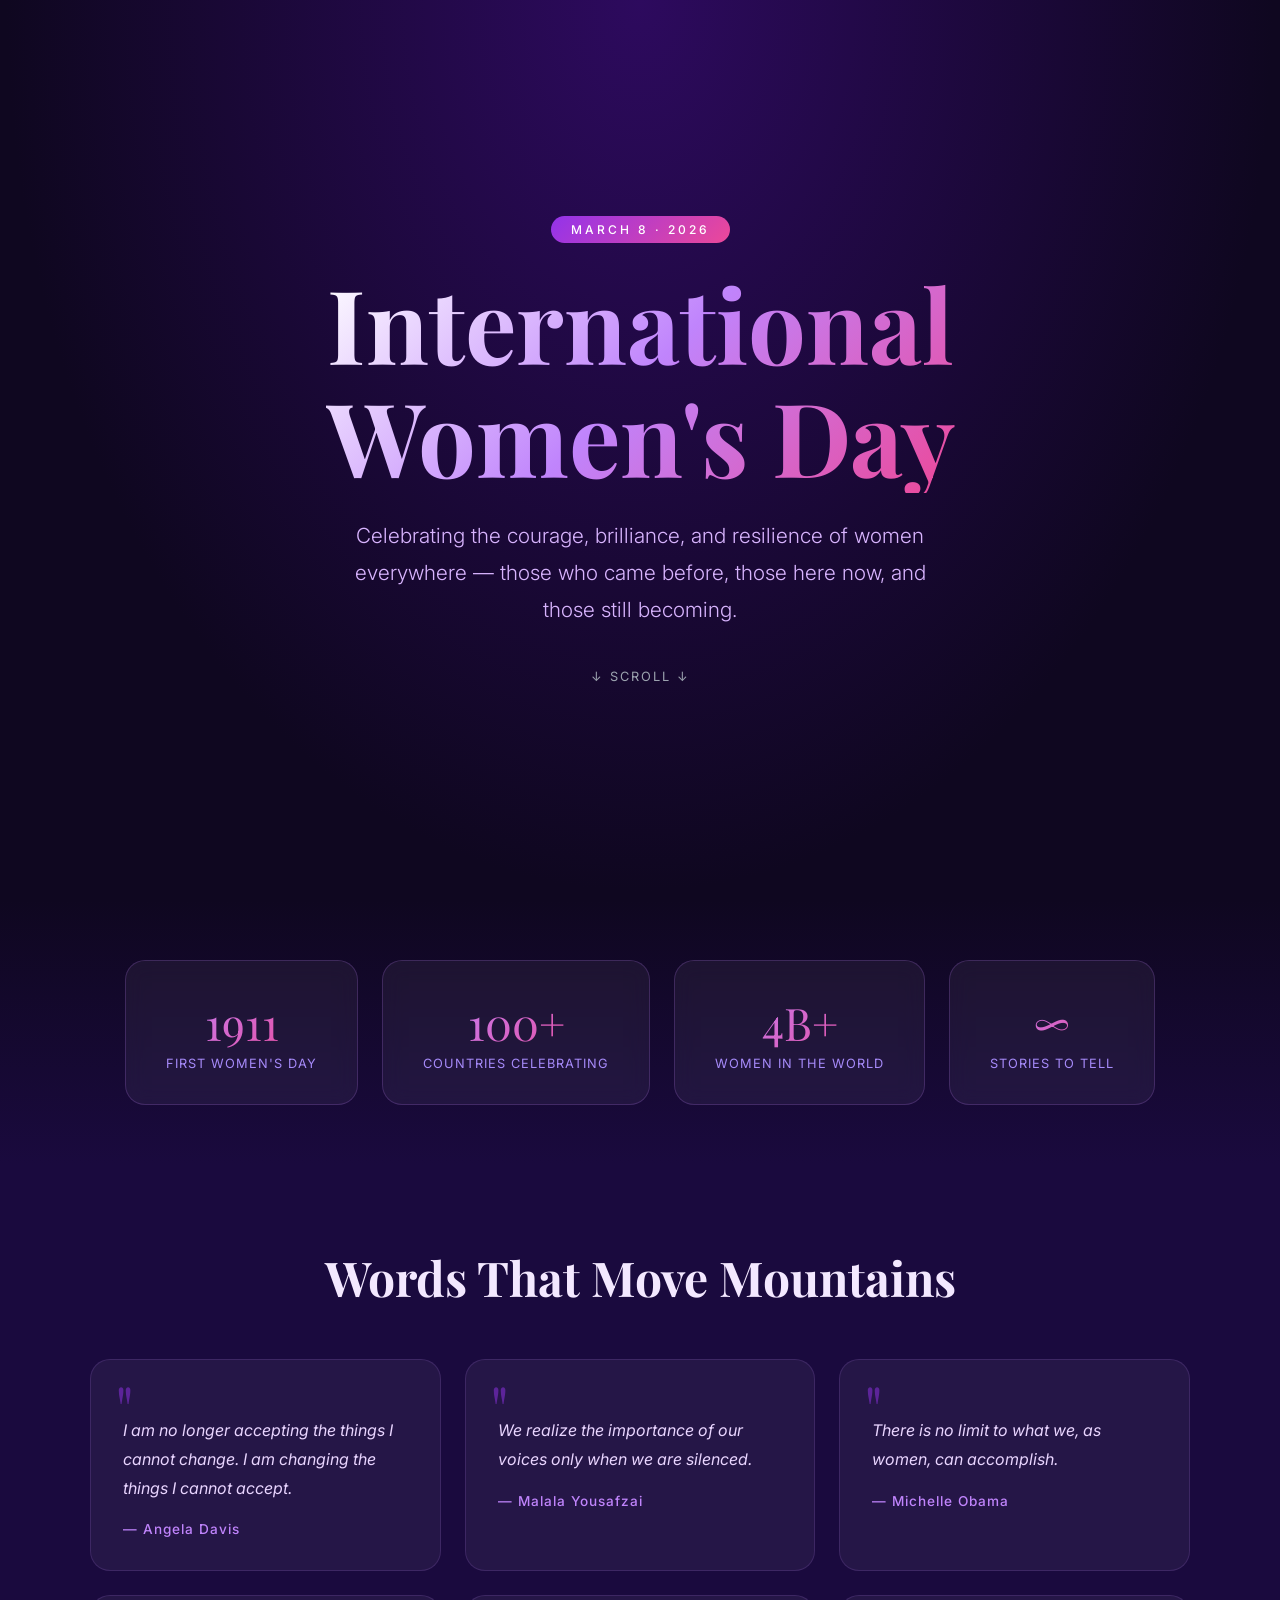
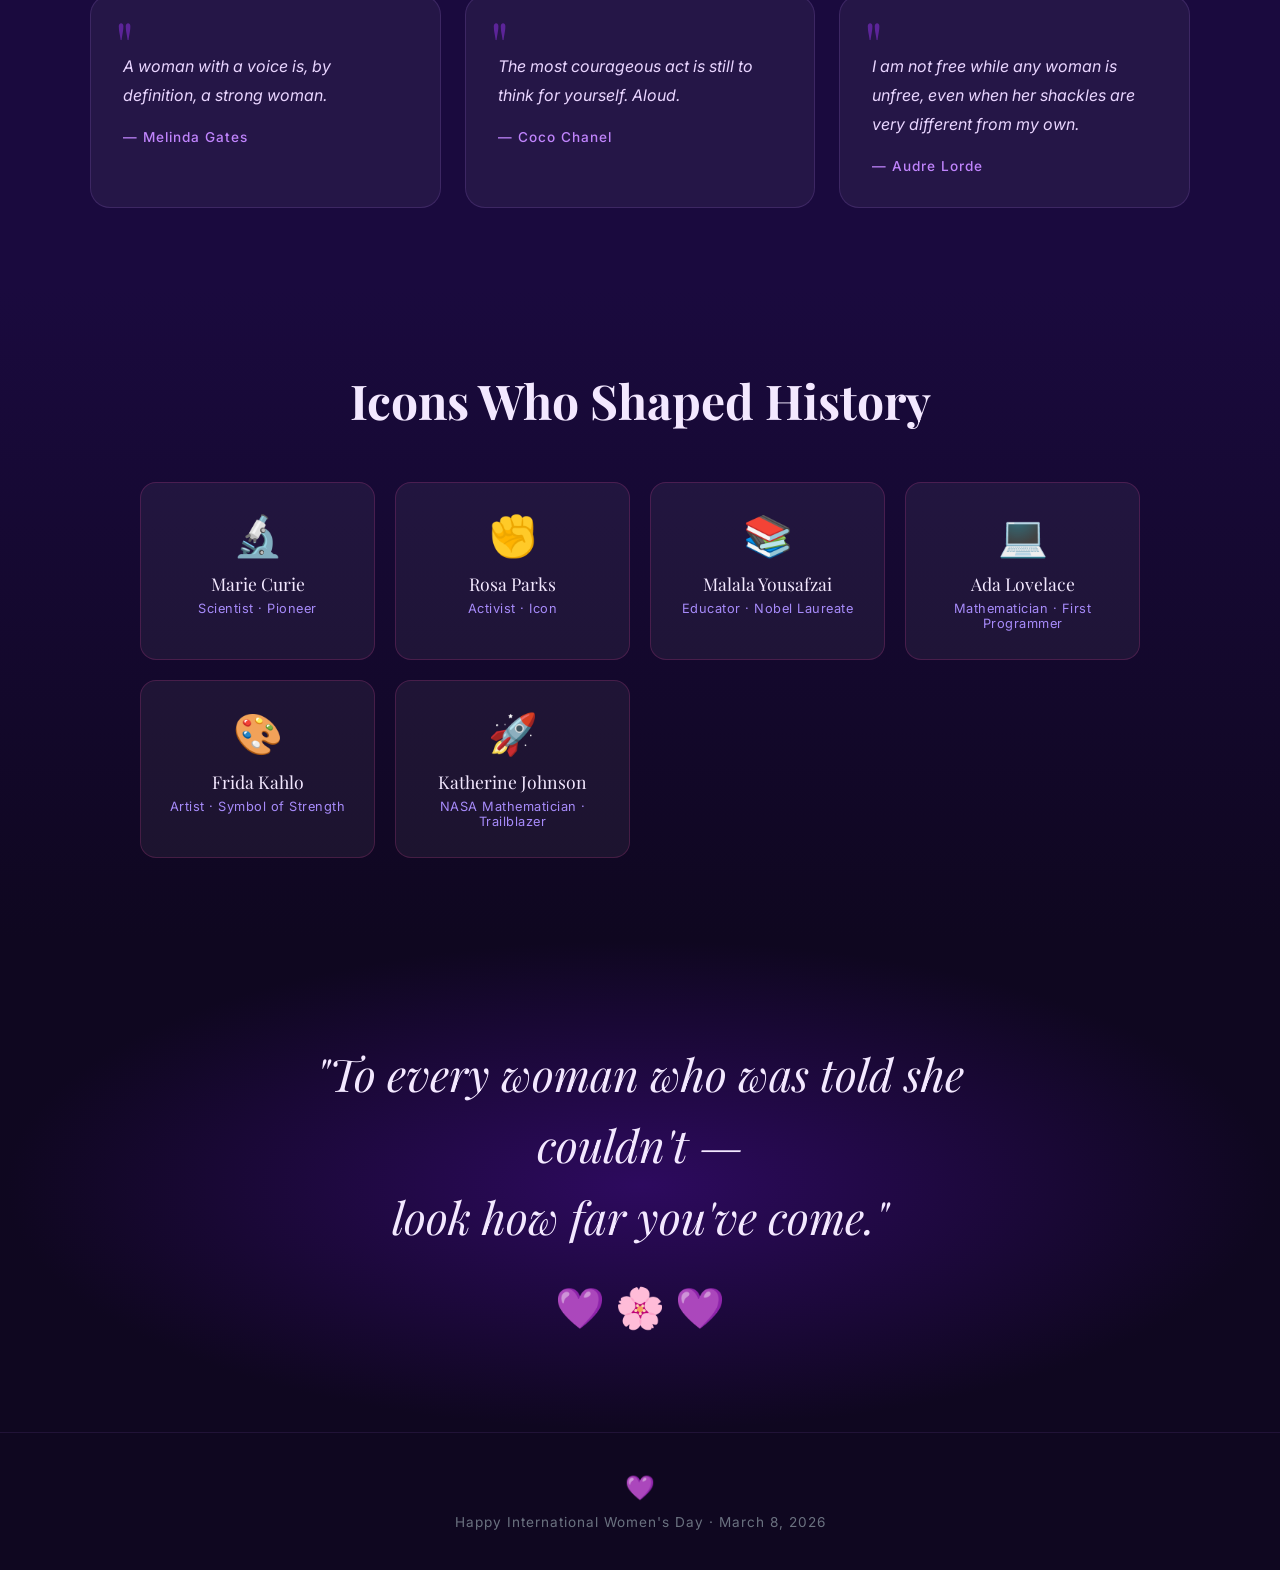
==== index.html @ f527e07f "Women's Day website - clean start" ====
<!DOCTYPE html>
<html lang="en">
<head>
  <meta charset="UTF-8" />
  <meta name="viewport" content="width=device-width, initial-scale=1.0"/>
  <title>International Women's Day 2026 💜</title>
  <style>
    @import url('https://fonts.googleapis.com/css2?family=Playfair+Display:ital,wght@0,400;0,700;1,400&family=Inter:wght@300;400;500&display=swap');

    * { margin: 0; padding: 0; box-sizing: border-box; }

    :root {
      --purple: #9333ea;
      --pink: #ec4899;
      --lavender: #c084fc;
      --dark: #0f0720;
      --card: rgba(255,255,255,0.05);
    }

    body {
      font-family: 'Inter', sans-serif;
      background: var(--dark);
      color: #fff;
      overflow-x: hidden;
    }

    /* ── Particles ── */
    #particles {
      position: fixed;
      top: 0; left: 0;
      width: 100%; height: 100%;
      pointer-events: none;
      z-index: 0;
    }

    .particle {
      position: absolute;
      border-radius: 50%;
      animation: drift linear infinite;
      opacity: 0.4;
    }

    @keyframes drift {
      0%   { transform: translateY(100vh) scale(0); opacity: 0; }
      10%  { opacity: 0.4; }
      90%  { opacity: 0.4; }
      100% { transform: translateY(-10vh) scale(1); opacity: 0; }
    }

    /* ── Hero ── */
    .hero {
      position: relative;
      z-index: 1;
      min-height: 100vh;
      display: flex;
      flex-direction: column;
      align-items: center;
      justify-content: center;
      text-align: center;
      padding: 40px 20px;
      background: radial-gradient(ellipse at top, #2d0a5e 0%, var(--dark) 70%);
    }

    .badge {
      display: inline-block;
      background: linear-gradient(135deg, var(--purple), var(--pink));
      padding: 6px 20px;
      border-radius: 100px;
      font-size: 0.75rem;
      letter-spacing: 3px;
      text-transform: uppercase;
      margin-bottom: 24px;
      font-weight: 500;
    }

    h1 {
      font-family: 'Playfair Display', serif;
      font-size: clamp(3rem, 8vw, 7rem);
      line-height: 1.1;
      margin-bottom: 24px;
      background: linear-gradient(135deg, #fff 0%, var(--lavender) 50%, var(--pink) 100%);
      -webkit-background-clip: text;
      -webkit-text-fill-color: transparent;
      background-clip: text;
    }

    .hero-sub {
      font-size: clamp(1rem, 2.5vw, 1.3rem);
      color: #d8b4fe;
      max-width: 600px;
      line-height: 1.8;
      font-weight: 300;
      margin-bottom: 40px;
    }

    .scroll-hint {
      font-size: 0.8rem;
      color: #9ca3af;
      letter-spacing: 2px;
      text-transform: uppercase;
      animation: bounce 2s ease-in-out infinite;
    }

    @keyframes bounce {
      0%, 100% { transform: translateY(0); }
      50% { transform: translateY(8px); }
    }

    /* ── Stats ── */
    .stats {
      position: relative;
      z-index: 1;
      display: flex;
      justify-content: center;
      flex-wrap: wrap;
      gap: 24px;
      padding: 60px 20px;
      background: linear-gradient(180deg, var(--dark), #1a0a3e);
    }

    .stat-card {
      background: var(--card);
      border: 1px solid rgba(192,132,252,0.2);
      border-radius: 20px;
      padding: 32px 40px;
      text-align: center;
      backdrop-filter: blur(10px);
      transition: transform 0.3s, border-color 0.3s;
      min-width: 160px;
    }

    .stat-card:hover {
      transform: translateY(-6px);
      border-color: var(--lavender);
    }

    .stat-number {
      font-family: 'Playfair Display', serif;
      font-size: 2.8rem;
      background: linear-gradient(135deg, var(--lavender), var(--pink));
      -webkit-background-clip: text;
      -webkit-text-fill-color: transparent;
      background-clip: text;
      display: block;
    }

    .stat-label {
      font-size: 0.8rem;
      color: #a78bfa;
      letter-spacing: 1px;
      text-transform: uppercase;
      margin-top: 6px;
    }

    /* ── Quotes ── */
    .quotes-section {
      position: relative;
      z-index: 1;
      padding: 80px 20px;
      background: #1a0a3e;
    }

    .section-title {
      font-family: 'Playfair Display', serif;
      font-size: clamp(1.8rem, 4vw, 3rem);
      text-align: center;
      margin-bottom: 50px;
      color: #f3e8ff;
    }

    .quotes-grid {
      display: grid;
      grid-template-columns: repeat(auto-fit, minmax(280px, 1fr));
      gap: 24px;
      max-width: 1100px;
      margin: 0 auto;
    }

    .quote-card {
      background: var(--card);
      border: 1px solid rgba(192,132,252,0.15);
      border-radius: 20px;
      padding: 32px;
      position: relative;
      transition: transform 0.3s, box-shadow 0.3s;
    }

    .quote-card:hover {
      transform: translateY(-6px);
      box-shadow: 0 20px 60px rgba(147,51,234,0.2);
    }

    .quote-mark {
      font-size: 4rem;
      line-height: 1;
      color: var(--purple);
      font-family: 'Playfair Display', serif;
      opacity: 0.5;
      position: absolute;
      top: 16px;
      left: 24px;
    }

    .quote-text {
      font-style: italic;
      color: #e9d5ff;
      font-size: 1rem;
      line-height: 1.8;
      margin-top: 24px;
      margin-bottom: 16px;
    }

    .quote-author {
      font-size: 0.85rem;
      color: var(--lavender);
      font-weight: 500;
      letter-spacing: 1px;
    }

    /* ── Women to Celebrate ── */
    .women-section {
      position: relative;
      z-index: 1;
      padding: 80px 20px;
      background: linear-gradient(180deg, #1a0a3e, var(--dark));
    }

    .women-grid {
      display: grid;
      grid-template-columns: repeat(auto-fit, minmax(200px, 1fr));
      gap: 20px;
      max-width: 1000px;
      margin: 0 auto;
    }

    .woman-card {
      background: var(--card);
      border: 1px solid rgba(236,72,153,0.2);
      border-radius: 16px;
      padding: 28px 20px;
      text-align: center;
      transition: transform 0.3s, border-color 0.3s;
    }

    .woman-card:hover {
      transform: translateY(-5px);
      border-color: var(--pink);
    }

    .woman-emoji {
      font-size: 2.5rem;
      display: block;
      margin-bottom: 12px;
    }

    .woman-name {
      font-family: 'Playfair Display', serif;
      font-size: 1.1rem;
      color: #f3e8ff;
      margin-bottom: 6px;
    }

    .woman-role {
      font-size: 0.8rem;
      color: #a78bfa;
      letter-spacing: 0.5px;
    }

    /* ── Message ── */
    .message-section {
      position: relative;
      z-index: 1;
      padding: 100px 20px;
      background: radial-gradient(ellipse at center, #2d0a5e 0%, var(--dark) 70%);
      text-align: center;
    }

    .big-message {
      font-family: 'Playfair Display', serif;
      font-size: clamp(1.5rem, 4vw, 2.8rem);
      color: #f3e8ff;
      max-width: 800px;
      margin: 0 auto 30px;
      line-height: 1.6;
      font-style: italic;
    }

    /* ── Footer ── */
    footer {
      position: relative;
      z-index: 1;
      text-align: center;
      padding: 40px 20px;
      background: var(--dark);
      border-top: 1px solid rgba(192,132,252,0.1);
    }

    footer p {
      color: #6b7280;
      font-size: 0.85rem;
      letter-spacing: 1px;
    }

    footer .hearts {
      font-size: 1.5rem;
      margin-bottom: 12px;
      display: block;
    }
  </style>
</head>
<body>

  <!-- Floating particles -->
  <div id="particles"></div>

  <!-- Hero -->
  <section class="hero">
    <div class="badge">March 8 · 2026</div>
    <h1>International<br/>Women's Day</h1>
    <p class="hero-sub">
      Celebrating the courage, brilliance, and resilience of women everywhere — 
      those who came before, those here now, and those still becoming.
    </p>
    <span class="scroll-hint">↓ scroll ↓</span>
  </section>

  <!-- Stats -->
  <section class="stats">
    <div class="stat-card">
      <span class="stat-number">1911</span>
      <span class="stat-label">First Women's Day</span>
    </div>
    <div class="stat-card">
      <span class="stat-number">100+</span>
      <span class="stat-label">Countries Celebrating</span>
    </div>
    <div class="stat-card">
      <span class="stat-number">4B+</span>
      <span class="stat-label">Women in the World</span>
    </div>
    <div class="stat-card">
      <span class="stat-number">∞</span>
      <span class="stat-label">Stories to Tell</span>
    </div>
  </section>

  <!-- Quotes -->
  <section class="quotes-section">
    <h2 class="section-title">Words That Move Mountains</h2>
    <div class="quotes-grid">
      <div class="quote-card">
        <div class="quote-mark">"</div>
        <p class="quote-text">I am no longer accepting the things I cannot change. I am changing the things I cannot accept.</p>
        <span class="quote-author">— Angela Davis</span>
      </div>
      <div class="quote-card">
        <div class="quote-mark">"</div>
        <p class="quote-text">We realize the importance of our voices only when we are silenced.</p>
        <span class="quote-author">— Malala Yousafzai</span>
      </div>
      <div class="quote-card">
        <div class="quote-mark">"</div>
        <p class="quote-text">There is no limit to what we, as women, can accomplish.</p>
        <span class="quote-author">— Michelle Obama</span>
      </div>
      <div class="quote-card">
        <div class="quote-mark">"</div>
        <p class="quote-text">A woman with a voice is, by definition, a strong woman.</p>
        <span class="quote-author">— Melinda Gates</span>
      </div>
      <div class="quote-card">
        <div class="quote-mark">"</div>
        <p class="quote-text">The most courageous act is still to think for yourself. Aloud.</p>
        <span class="quote-author">— Coco Chanel</span>
      </div>
      <div class="quote-card">
        <div class="quote-mark">"</div>
        <p class="quote-text">I am not free while any woman is unfree, even when her shackles are very different from my own.</p>
        <span class="quote-author">— Audre Lorde</span>
      </div>
    </div>
  </section>

  <!-- Women to Celebrate -->
  <section class="women-section">
    <h2 class="section-title">Icons Who Shaped History</h2>
    <div class="women-grid">
      <div class="woman-card">
        <span class="woman-emoji">🔬</span>
        <div class="woman-name">Marie Curie</div>
        <div class="woman-role">Scientist · Pioneer</div>
      </div>
      <div class="woman-card">
        <span class="woman-emoji">✊</span>
        <div class="woman-name">Rosa Parks</div>
        <div class="woman-role">Activist · Icon</div>
      </div>
      <div class="woman-card">
        <span class="woman-emoji">📚</span>
        <div class="woman-name">Malala Yousafzai</div>
        <div class="woman-role">Educator · Nobel Laureate</div>
      </div>
      <div class="woman-card">
        <span class="woman-emoji">💻</span>
        <div class="woman-name">Ada Lovelace</div>
        <div class="woman-role">Mathematician · First Programmer</div>
      </div>
      <div class="woman-card">
        <span class="woman-emoji">🎨</span>
        <div class="woman-name">Frida Kahlo</div>
        <div class="woman-role">Artist · Symbol of Strength</div>
      </div>
      <div class="woman-card">
        <span class="woman-emoji">🚀</span>
        <div class="woman-name">Katherine Johnson</div>
        <div class="woman-role">NASA Mathematician · Trailblazer</div>
      </div>
    </div>
  </section>

  <!-- Closing Message -->
  <section class="message-section">
    <p class="big-message">
      "To every woman who was told she couldn't —<br/>
      look how far you've come."
    </p>
    <div style="font-size:2.5rem">💜 🌸 💜</div>
  </section>

  <!-- Footer -->
  <footer>
    <span class="hearts">💜</span>
    <p>Happy International Women's Day · March 8, 2026</p>
  </footer>

  <script>
    // Generate floating particles
    const container = document.getElementById('particles');
    const colors = ['#9333ea', '#ec4899', '#c084fc', '#f9a8d4', '#818cf8'];
    for (let i = 0; i < 40; i++) {
      const p = document.createElement('div');
      p.className = 'particle';
      const size = Math.random() * 8 + 3;
      p.style.cssText = `
        width: ${size}px;
        height: ${size}px;
        left: ${Math.random() * 100}%;
        background: ${colors[Math.floor(Math.random() * colors.length)]};
        animation-duration: ${Math.random() * 15 + 10}s;
        animation-delay: ${Math.random() * 10}s;
      `;
      container.appendChild(p);
    }
  </script>

</body>
</html>
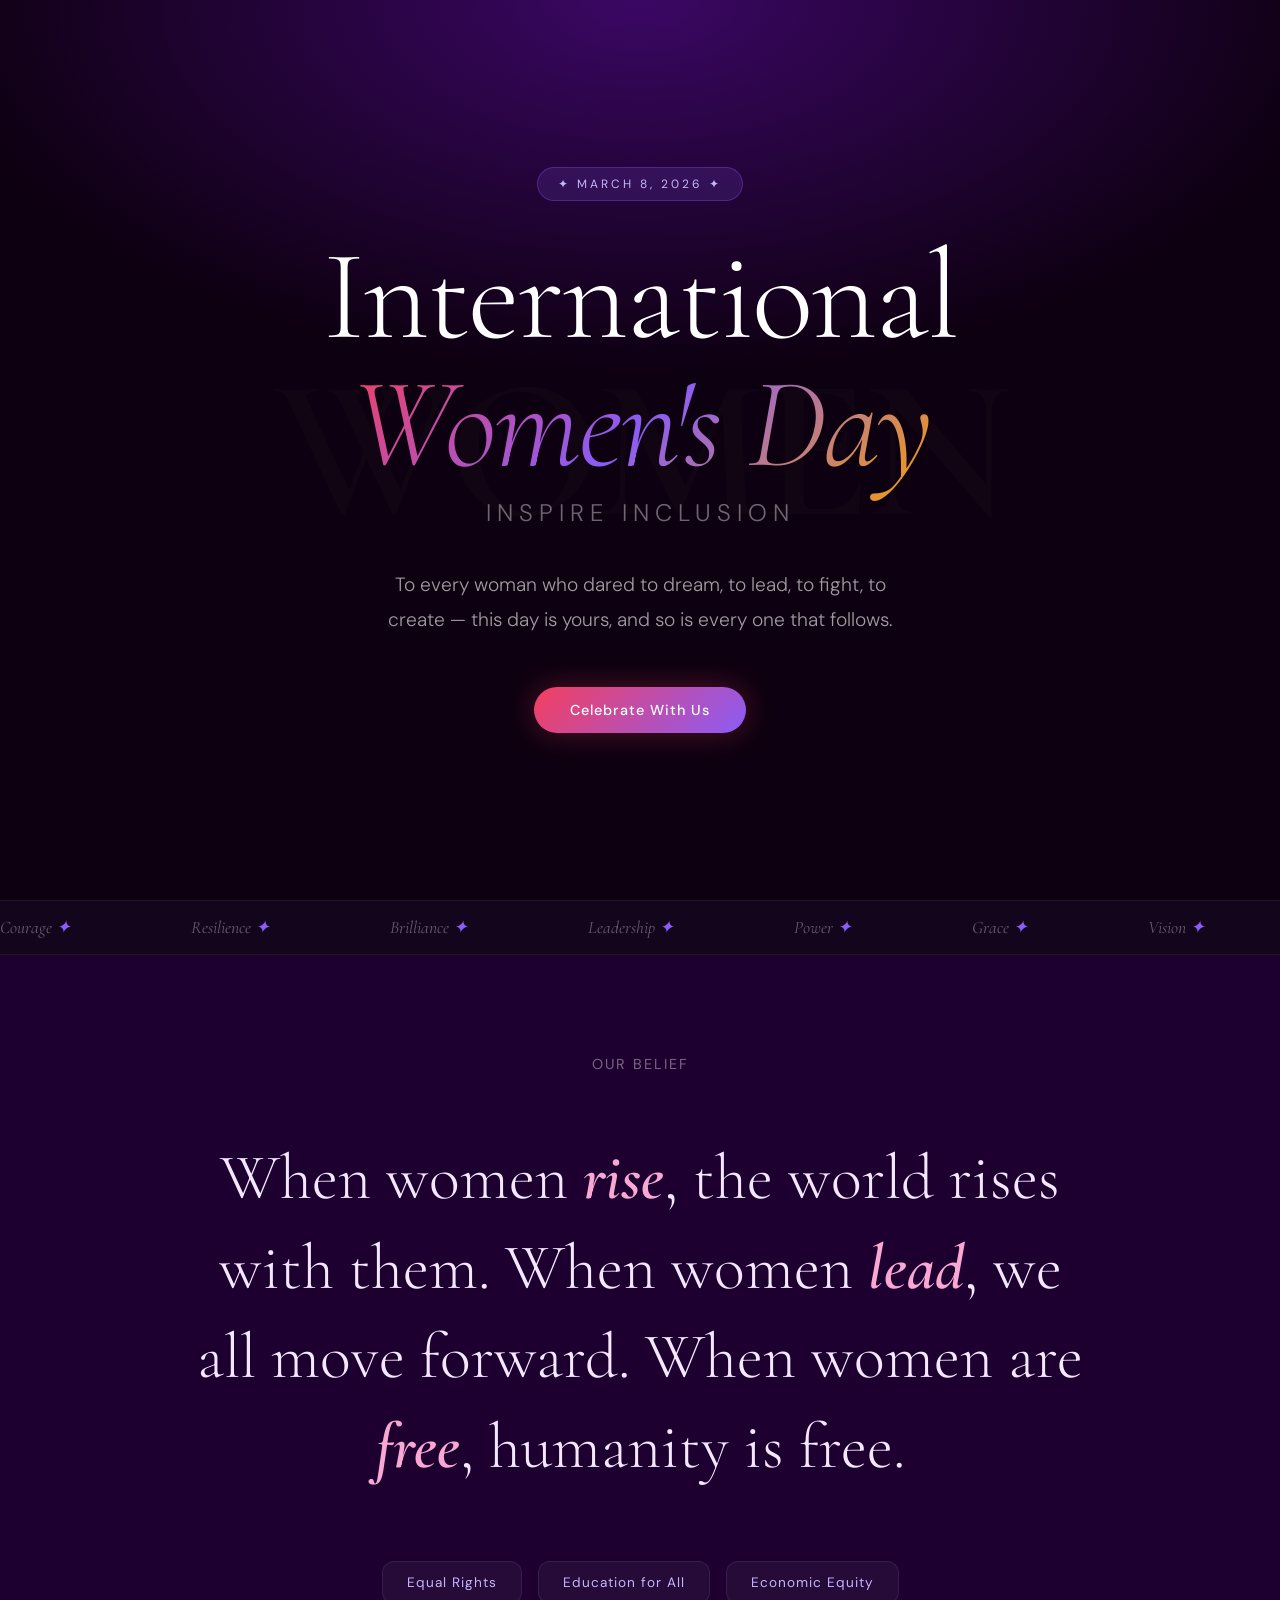
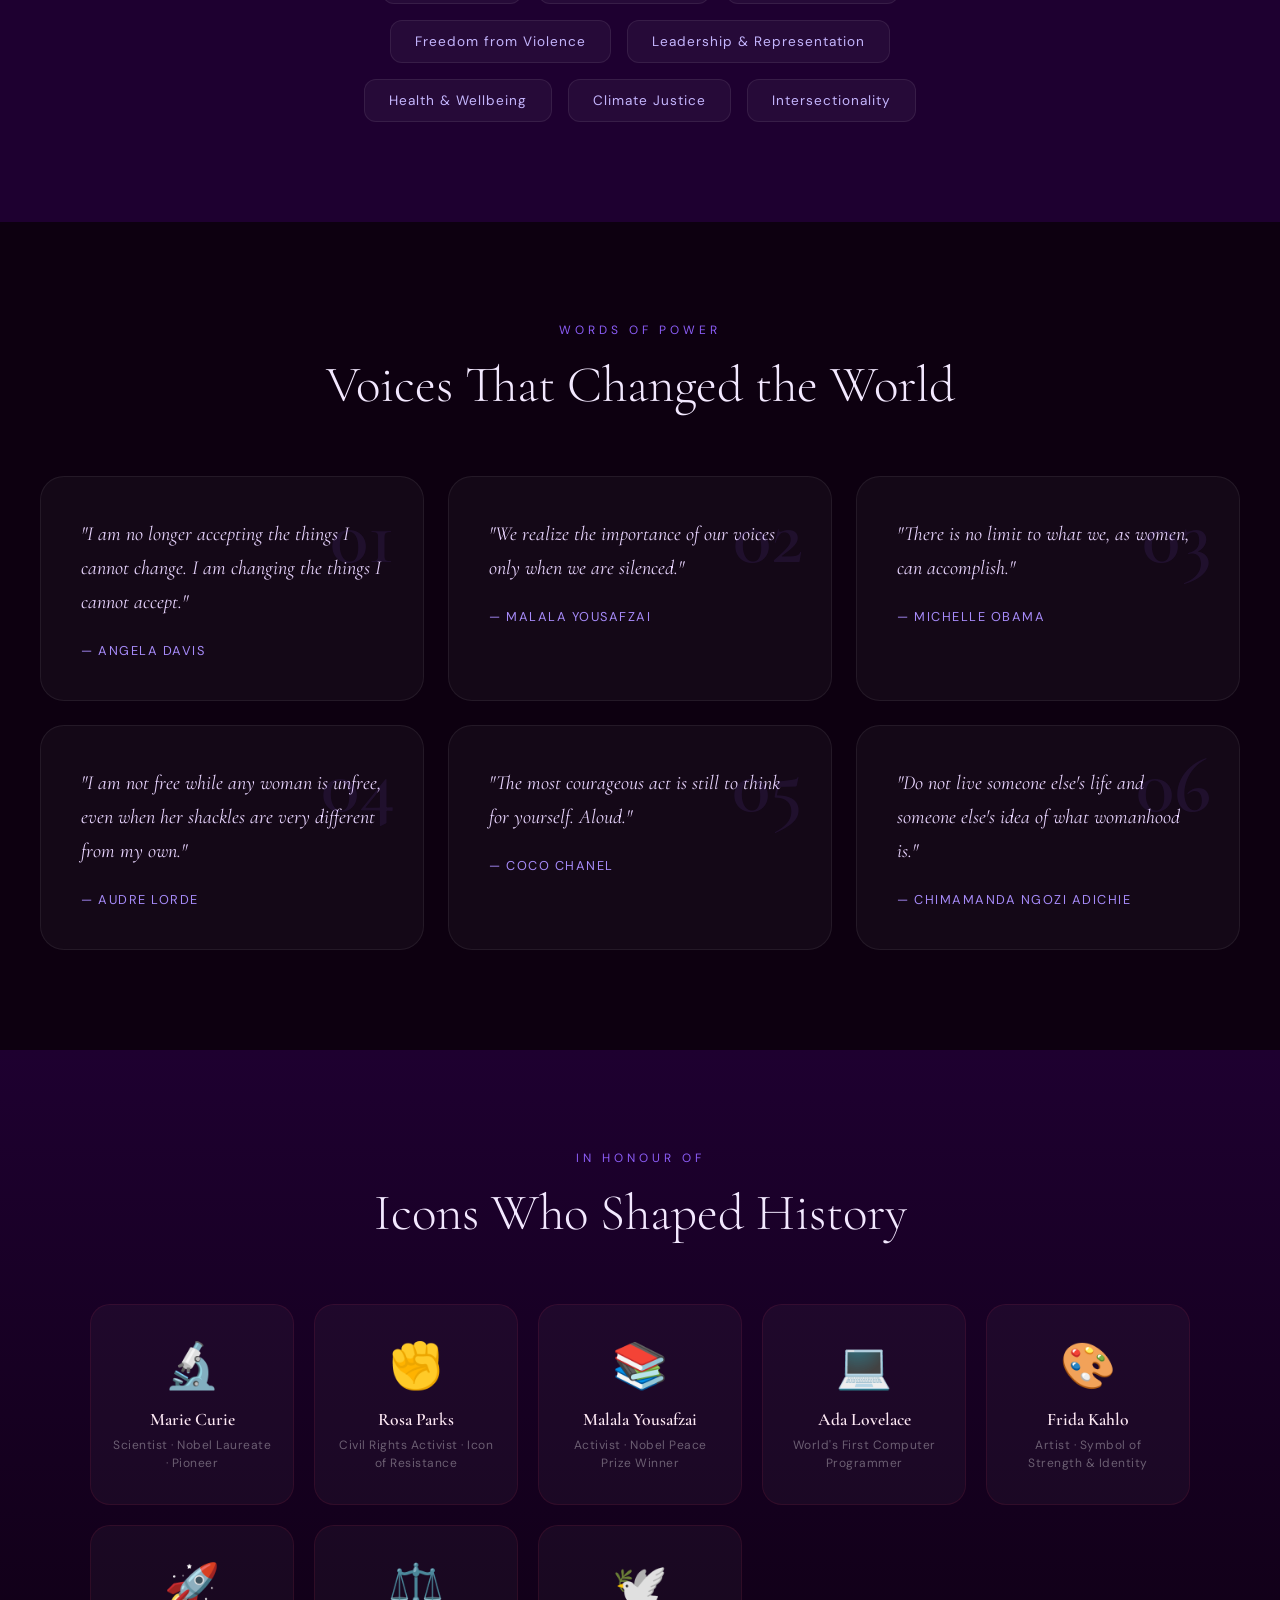
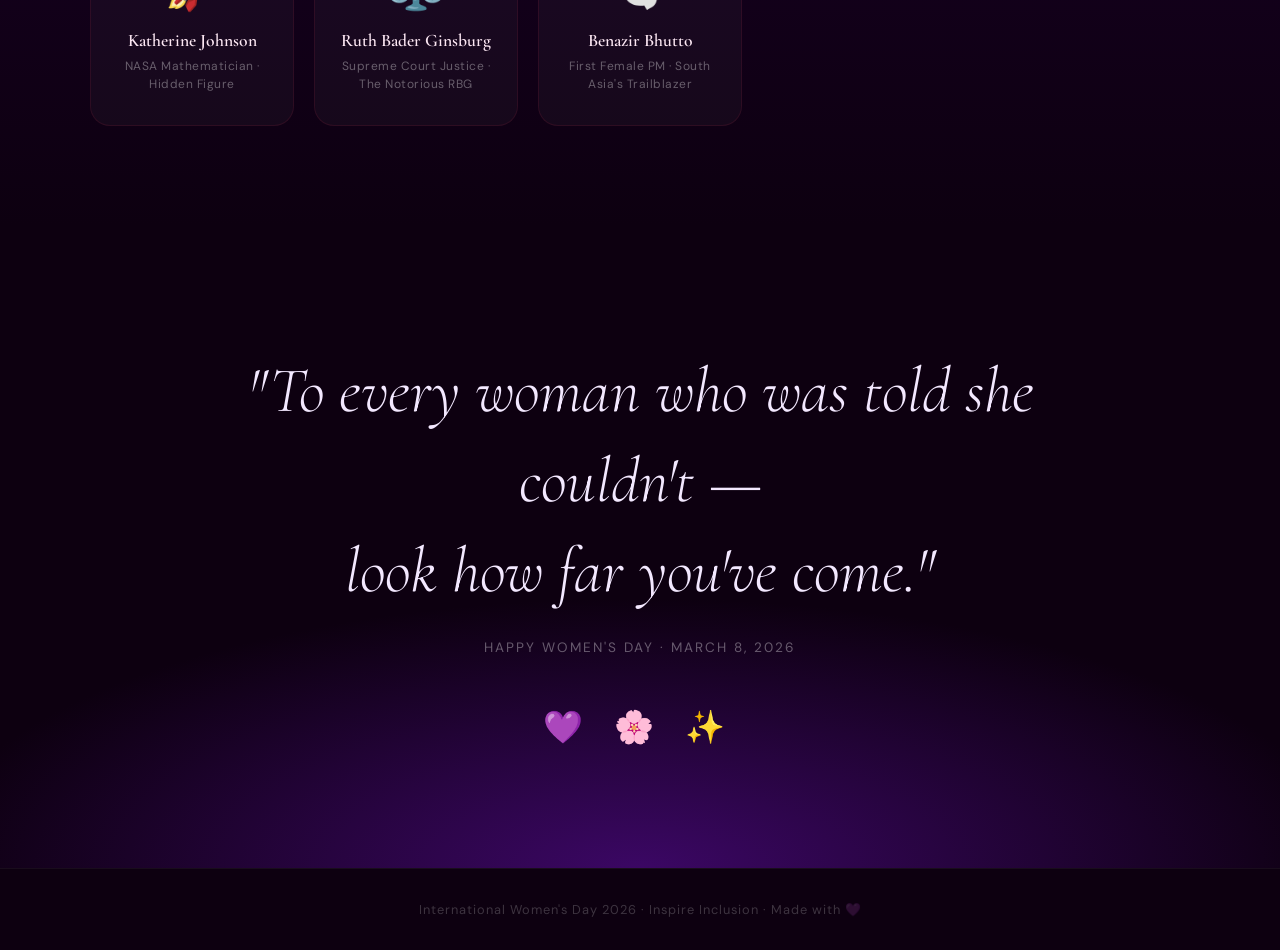
==== commit 5f477c74: "feat: upgraded Women's Day website v2" ====
--- a/index.html
+++ b/index.html
@@ -1,456 +1,578 @@
 <!DOCTYPE html>
 <html lang="en">
 <head>
-  <meta charset="UTF-8" />
+  <meta charset="UTF-8"/>
   <meta name="viewport" content="width=device-width, initial-scale=1.0"/>
-  <title>International Women's Day 2026 💜</title>
+  <title>International Women's Day 2026</title>
   <style>
-    @import url('https://fonts.googleapis.com/css2?family=Playfair+Display:ital,wght@0,400;0,700;1,400&family=Inter:wght@300;400;500&display=swap');
-
-    * { margin: 0; padding: 0; box-sizing: border-box; }
+    @import url('https://fonts.googleapis.com/css2?family=Cormorant+Garamond:ital,wght@0,300;0,600;1,300;1,600&family=DM+Sans:wght@300;400;500&display=swap');
+
+    *, *::before, *::after { margin: 0; padding: 0; box-sizing: border-box; }
 
     :root {
-      --purple: #9333ea;
-      --pink: #ec4899;
-      --lavender: #c084fc;
-      --dark: #0f0720;
-      --card: rgba(255,255,255,0.05);
-    }
+      --rose: #f43f5e;
+      --violet: #8b5cf6;
+      --gold: #f59e0b;
+      --cream: #fdf4f5;
+      --dark: #0d0010;
+      --mid: #1e0030;
+    }
+
+    html { scroll-behavior: smooth; }
 
     body {
-      font-family: 'Inter', sans-serif;
+      font-family: 'DM Sans', sans-serif;
       background: var(--dark);
       color: #fff;
       overflow-x: hidden;
     }
 
-    /* ── Particles ── */
-    #particles {
+    /* ─── CURSOR GLOW ─── */
+    .cursor-glow {
       position: fixed;
-      top: 0; left: 0;
-      width: 100%; height: 100%;
+      width: 400px;
+      height: 400px;
+      border-radius: 50%;
+      background: radial-gradient(circle, rgba(139,92,246,0.12) 0%, transparent 70%);
       pointer-events: none;
+      transform: translate(-50%, -50%);
       z-index: 0;
-    }
-
-    .particle {
-      position: absolute;
-      border-radius: 50%;
-      animation: drift linear infinite;
-      opacity: 0.4;
-    }
-
-    @keyframes drift {
-      0%   { transform: translateY(100vh) scale(0); opacity: 0; }
-      10%  { opacity: 0.4; }
-      90%  { opacity: 0.4; }
-      100% { transform: translateY(-10vh) scale(1); opacity: 0; }
-    }
-
-    /* ── Hero ── */
+      transition: left 0.1s, top 0.1s;
+    }
+
+    /* ─── HERO ─── */
     .hero {
       position: relative;
-      z-index: 1;
       min-height: 100vh;
-      display: flex;
-      flex-direction: column;
+      display: grid;
+      place-items: center;
+      text-align: center;
+      padding: 40px 24px;
+      overflow: hidden;
+      background: radial-gradient(ellipse 80% 60% at 50% 0%, #3b0764 0%, var(--dark) 70%);
+    }
+
+    .hero-bg-text {
+      position: absolute;
+      font-family: 'Cormorant Garamond', serif;
+      font-size: clamp(80px, 20vw, 200px);
+      font-weight: 600;
+      color: rgba(255,255,255,0.02);
+      letter-spacing: -5px;
+      user-select: none;
+      white-space: nowrap;
+      top: 50%;
+      left: 50%;
+      transform: translate(-50%, -50%);
+    }
+
+    .hero-content { position: relative; z-index: 1; }
+
+    .hero-eyebrow {
+      display: inline-flex;
       align-items: center;
-      justify-content: center;
-      text-align: center;
-      padding: 40px 20px;
-      background: radial-gradient(ellipse at top, #2d0a5e 0%, var(--dark) 70%);
-    }
-
-    .badge {
-      display: inline-block;
-      background: linear-gradient(135deg, var(--purple), var(--pink));
-      padding: 6px 20px;
+      gap: 10px;
+      background: rgba(139,92,246,0.15);
+      border: 1px solid rgba(139,92,246,0.3);
+      padding: 8px 20px;
       border-radius: 100px;
       font-size: 0.75rem;
       letter-spacing: 3px;
       text-transform: uppercase;
-      margin-bottom: 24px;
-      font-weight: 500;
+      color: #c4b5fd;
+      margin-bottom: 32px;
     }
 
     h1 {
-      font-family: 'Playfair Display', serif;
-      font-size: clamp(3rem, 8vw, 7rem);
-      line-height: 1.1;
-      margin-bottom: 24px;
-      background: linear-gradient(135deg, #fff 0%, var(--lavender) 50%, var(--pink) 100%);
+      font-family: 'Cormorant Garamond', serif;
+      font-size: clamp(3.5rem, 10vw, 9rem);
+      font-weight: 300;
+      line-height: 1;
+      letter-spacing: -2px;
+      margin-bottom: 8px;
+    }
+
+    h1 em {
+      font-style: italic;
+      background: linear-gradient(135deg, #f43f5e, #8b5cf6, #f59e0b);
       -webkit-background-clip: text;
       -webkit-text-fill-color: transparent;
       background-clip: text;
     }
 
-    .hero-sub {
-      font-size: clamp(1rem, 2.5vw, 1.3rem);
-      color: #d8b4fe;
-      max-width: 600px;
+    .hero-date {
+      font-size: clamp(1rem, 3vw, 1.5rem);
+      font-weight: 300;
+      color: rgba(255,255,255,0.4);
+      letter-spacing: 6px;
+      text-transform: uppercase;
+      margin-bottom: 40px;
+    }
+
+    .hero-tagline {
+      font-size: clamp(1rem, 2vw, 1.2rem);
+      color: rgba(255,255,255,0.6);
+      max-width: 520px;
+      margin: 0 auto 50px;
       line-height: 1.8;
       font-weight: 300;
-      margin-bottom: 40px;
-    }
-
-    .scroll-hint {
-      font-size: 0.8rem;
-      color: #9ca3af;
+    }
+
+    .hero-cta {
+      display: inline-block;
+      background: linear-gradient(135deg, var(--rose), var(--violet));
+      padding: 14px 36px;
+      border-radius: 100px;
+      font-size: 0.9rem;
+      font-weight: 500;
+      letter-spacing: 1px;
+      text-decoration: none;
+      color: #fff;
+      transition: transform 0.2s, box-shadow 0.2s;
+      box-shadow: 0 0 30px rgba(244,63,94,0.3);
+    }
+
+    .hero-cta:hover {
+      transform: translateY(-3px);
+      box-shadow: 0 10px 40px rgba(244,63,94,0.4);
+    }
+
+    /* ─── MARQUEE ─── */
+    .marquee-wrap {
+      overflow: hidden;
+      border-top: 1px solid rgba(255,255,255,0.06);
+      border-bottom: 1px solid rgba(255,255,255,0.06);
+      padding: 16px 0;
+      background: rgba(139,92,246,0.05);
+    }
+
+    .marquee-track {
+      display: flex;
+      gap: 60px;
+      animation: marquee 20s linear infinite;
+      white-space: nowrap;
+    }
+
+    .marquee-item {
+      font-family: 'Cormorant Garamond', serif;
+      font-size: 1.1rem;
+      font-style: italic;
+      color: rgba(255,255,255,0.35);
+      flex-shrink: 0;
+    }
+
+    .marquee-item span { color: var(--violet); margin-right: 60px; }
+
+    @keyframes marquee {
+      from { transform: translateX(0); }
+      to { transform: translateX(-50%); }
+    }
+
+    /* ─── MANIFESTO ─── */
+    .manifesto {
+      padding: 100px 24px;
+      background: var(--mid);
+      text-align: center;
+    }
+
+    .manifesto h2 {
+      font-family: 'Cormorant Garamond', serif;
+      font-size: clamp(2rem, 5vw, 4rem);
+      font-weight: 300;
+      line-height: 1.4;
+      max-width: 900px;
+      margin: 0 auto 20px;
+      color: #f3e8ff;
+    }
+
+    .manifesto h2 strong {
+      font-weight: 600;
+      font-style: italic;
+      color: #f9a8d4;
+    }
+
+    .manifesto-sub {
+      color: rgba(255,255,255,0.4);
+      font-size: 0.9rem;
       letter-spacing: 2px;
       text-transform: uppercase;
-      animation: bounce 2s ease-in-out infinite;
-    }
-
-    @keyframes bounce {
-      0%, 100% { transform: translateY(0); }
-      50% { transform: translateY(8px); }
-    }
-
-    /* ── Stats ── */
-    .stats {
-      position: relative;
-      z-index: 1;
+      margin-bottom: 60px;
+    }
+
+    .pillars {
       display: flex;
       justify-content: center;
       flex-wrap: wrap;
+      gap: 16px;
+      max-width: 700px;
+      margin: 0 auto;
+    }
+
+    .pillar {
+      background: rgba(255,255,255,0.04);
+      border: 1px solid rgba(255,255,255,0.08);
+      border-radius: 12px;
+      padding: 12px 24px;
+      font-size: 0.85rem;
+      color: #c4b5fd;
+      letter-spacing: 1px;
+      transition: background 0.2s, border-color 0.2s;
+    }
+
+    .pillar:hover {
+      background: rgba(139,92,246,0.15);
+      border-color: rgba(139,92,246,0.4);
+    }
+
+    /* ─── QUOTES ─── */
+    .quotes {
+      padding: 100px 24px;
+      background: var(--dark);
+    }
+
+    .section-label {
+      text-align: center;
+      font-size: 0.75rem;
+      letter-spacing: 4px;
+      text-transform: uppercase;
+      color: var(--violet);
+      margin-bottom: 16px;
+    }
+
+    .section-heading {
+      font-family: 'Cormorant Garamond', serif;
+      font-size: clamp(2rem, 4vw, 3.5rem);
+      font-weight: 300;
+      text-align: center;
+      color: #f3e8ff;
+      margin-bottom: 60px;
+    }
+
+    .quotes-grid {
+      display: grid;
+      grid-template-columns: repeat(auto-fit, minmax(300px, 1fr));
       gap: 24px;
-      padding: 60px 20px;
-      background: linear-gradient(180deg, var(--dark), #1a0a3e);
-    }
-
-    .stat-card {
-      background: var(--card);
-      border: 1px solid rgba(192,132,252,0.2);
-      border-radius: 20px;
-      padding: 32px 40px;
-      text-align: center;
-      backdrop-filter: blur(10px);
+      max-width: 1200px;
+      margin: 0 auto;
+    }
+
+    .quote-card {
+      background: rgba(255,255,255,0.03);
+      border: 1px solid rgba(255,255,255,0.07);
+      border-radius: 24px;
+      padding: 40px;
+      position: relative;
+      overflow: hidden;
       transition: transform 0.3s, border-color 0.3s;
-      min-width: 160px;
-    }
-
-    .stat-card:hover {
-      transform: translateY(-6px);
-      border-color: var(--lavender);
-    }
-
-    .stat-number {
-      font-family: 'Playfair Display', serif;
-      font-size: 2.8rem;
-      background: linear-gradient(135deg, var(--lavender), var(--pink));
-      -webkit-background-clip: text;
-      -webkit-text-fill-color: transparent;
-      background-clip: text;
-      display: block;
-    }
-
-    .stat-label {
+    }
+
+    .quote-card::before {
+      content: '';
+      position: absolute;
+      top: 0; left: 0; right: 0;
+      height: 2px;
+      background: linear-gradient(90deg, transparent, var(--violet), transparent);
+      opacity: 0;
+      transition: opacity 0.3s;
+    }
+
+    .quote-card:hover { transform: translateY(-6px); border-color: rgba(139,92,246,0.3); }
+    .quote-card:hover::before { opacity: 1; }
+
+    .quote-number {
+      font-family: 'Cormorant Garamond', serif;
+      font-size: 5rem;
+      font-weight: 600;
+      color: rgba(139,92,246,0.1);
+      line-height: 1;
+      position: absolute;
+      top: 20px;
+      right: 28px;
+    }
+
+    .quote-text {
+      font-family: 'Cormorant Garamond', serif;
+      font-size: 1.25rem;
+      font-style: italic;
+      color: #e9d5ff;
+      line-height: 1.7;
+      margin-bottom: 20px;
+    }
+
+    .quote-author {
       font-size: 0.8rem;
       color: #a78bfa;
-      letter-spacing: 1px;
+      letter-spacing: 1.5px;
       text-transform: uppercase;
-      margin-top: 6px;
-    }
-
-    /* ── Quotes ── */
-    .quotes-section {
-      position: relative;
-      z-index: 1;
-      padding: 80px 20px;
-      background: #1a0a3e;
-    }
-
-    .section-title {
-      font-family: 'Playfair Display', serif;
-      font-size: clamp(1.8rem, 4vw, 3rem);
-      text-align: center;
-      margin-bottom: 50px;
-      color: #f3e8ff;
-    }
-
-    .quotes-grid {
+    }
+
+    /* ─── ICONS ─── */
+    .icons-section {
+      padding: 100px 24px;
+      background: linear-gradient(180deg, var(--mid) 0%, var(--dark) 100%);
+    }
+
+    .icons-grid {
       display: grid;
-      grid-template-columns: repeat(auto-fit, minmax(280px, 1fr));
-      gap: 24px;
+      grid-template-columns: repeat(auto-fit, minmax(180px, 1fr));
+      gap: 20px;
       max-width: 1100px;
       margin: 0 auto;
     }
 
-    .quote-card {
-      background: var(--card);
-      border: 1px solid rgba(192,132,252,0.15);
+    .icon-card {
+      background: rgba(255,255,255,0.03);
+      border: 1px solid rgba(244,63,94,0.1);
       border-radius: 20px;
-      padding: 32px;
+      padding: 32px 20px;
+      text-align: center;
+      transition: transform 0.3s, border-color 0.3s, background 0.3s;
+      cursor: default;
+    }
+
+    .icon-card:hover {
+      transform: translateY(-6px);
+      border-color: rgba(244,63,94,0.4);
+      background: rgba(244,63,94,0.05);
+    }
+
+    .icon-emoji { font-size: 2.8rem; display: block; margin-bottom: 14px; }
+
+    .icon-name {
+      font-family: 'Cormorant Garamond', serif;
+      font-size: 1.1rem;
+      font-weight: 600;
+      color: #fce7f3;
+      margin-bottom: 6px;
+    }
+
+    .icon-role {
+      font-size: 0.75rem;
+      color: rgba(255,255,255,0.35);
+      letter-spacing: 0.5px;
+      line-height: 1.5;
+    }
+
+    /* ─── FINALE ─── */
+    .finale {
+      padding: 120px 24px;
+      text-align: center;
+      background: radial-gradient(ellipse 80% 60% at 50% 100%, #3b0764 0%, var(--dark) 70%);
       position: relative;
-      transition: transform 0.3s, box-shadow 0.3s;
-    }
-
-    .quote-card:hover {
-      transform: translateY(-6px);
-      box-shadow: 0 20px 60px rgba(147,51,234,0.2);
-    }
-
-    .quote-mark {
-      font-size: 4rem;
-      line-height: 1;
-      color: var(--purple);
-      font-family: 'Playfair Display', serif;
-      opacity: 0.5;
-      position: absolute;
-      top: 16px;
-      left: 24px;
-    }
-
-    .quote-text {
+      overflow: hidden;
+    }
+
+    .finale-quote {
+      font-family: 'Cormorant Garamond', serif;
+      font-size: clamp(1.8rem, 5vw, 4rem);
+      font-weight: 300;
       font-style: italic;
-      color: #e9d5ff;
-      font-size: 1rem;
-      line-height: 1.8;
-      margin-top: 24px;
-      margin-bottom: 16px;
-    }
-
-    .quote-author {
+      line-height: 1.4;
+      max-width: 800px;
+      margin: 0 auto 24px;
+      color: #f3e8ff;
+    }
+
+    .finale-attr {
       font-size: 0.85rem;
-      color: var(--lavender);
-      font-weight: 500;
+      color: rgba(255,255,255,0.35);
+      letter-spacing: 2px;
+      text-transform: uppercase;
+      margin-bottom: 50px;
+    }
+
+    .finale-emojis {
+      font-size: 2rem;
+      letter-spacing: 12px;
+      animation: pulse 2s ease-in-out infinite;
+    }
+
+    @keyframes pulse {
+      0%, 100% { transform: scale(1); }
+      50% { transform: scale(1.08); }
+    }
+
+    /* ─── FOOTER ─── */
+    footer {
+      padding: 32px 24px;
+      text-align: center;
+      border-top: 1px solid rgba(255,255,255,0.05);
+      color: rgba(255,255,255,0.2);
+      font-size: 0.8rem;
       letter-spacing: 1px;
-    }
-
-    /* ── Women to Celebrate ── */
-    .women-section {
-      position: relative;
-      z-index: 1;
-      padding: 80px 20px;
-      background: linear-gradient(180deg, #1a0a3e, var(--dark));
-    }
-
-    .women-grid {
-      display: grid;
-      grid-template-columns: repeat(auto-fit, minmax(200px, 1fr));
-      gap: 20px;
-      max-width: 1000px;
-      margin: 0 auto;
-    }
-
-    .woman-card {
-      background: var(--card);
-      border: 1px solid rgba(236,72,153,0.2);
-      border-radius: 16px;
-      padding: 28px 20px;
-      text-align: center;
-      transition: transform 0.3s, border-color 0.3s;
-    }
-
-    .woman-card:hover {
-      transform: translateY(-5px);
-      border-color: var(--pink);
-    }
-
-    .woman-emoji {
-      font-size: 2.5rem;
-      display: block;
-      margin-bottom: 12px;
-    }
-
-    .woman-name {
-      font-family: 'Playfair Display', serif;
-      font-size: 1.1rem;
-      color: #f3e8ff;
-      margin-bottom: 6px;
-    }
-
-    .woman-role {
-      font-size: 0.8rem;
-      color: #a78bfa;
-      letter-spacing: 0.5px;
-    }
-
-    /* ── Message ── */
-    .message-section {
-      position: relative;
-      z-index: 1;
-      padding: 100px 20px;
-      background: radial-gradient(ellipse at center, #2d0a5e 0%, var(--dark) 70%);
-      text-align: center;
-    }
-
-    .big-message {
-      font-family: 'Playfair Display', serif;
-      font-size: clamp(1.5rem, 4vw, 2.8rem);
-      color: #f3e8ff;
-      max-width: 800px;
-      margin: 0 auto 30px;
-      line-height: 1.6;
-      font-style: italic;
-    }
-
-    /* ── Footer ── */
-    footer {
-      position: relative;
-      z-index: 1;
-      text-align: center;
-      padding: 40px 20px;
-      background: var(--dark);
-      border-top: 1px solid rgba(192,132,252,0.1);
-    }
-
-    footer p {
-      color: #6b7280;
-      font-size: 0.85rem;
-      letter-spacing: 1px;
-    }
-
-    footer .hearts {
-      font-size: 1.5rem;
-      margin-bottom: 12px;
-      display: block;
     }
   </style>
 </head>
 <body>
 
-  <!-- Floating particles -->
-  <div id="particles"></div>
-
-  <!-- Hero -->
+  <div class="cursor-glow" id="glow"></div>
+
+  <!-- HERO -->
   <section class="hero">
-    <div class="badge">March 8 · 2026</div>
-    <h1>International<br/>Women's Day</h1>
-    <p class="hero-sub">
-      Celebrating the courage, brilliance, and resilience of women everywhere — 
-      those who came before, those here now, and those still becoming.
-    </p>
-    <span class="scroll-hint">↓ scroll ↓</span>
-  </section>
-
-  <!-- Stats -->
-  <section class="stats">
-    <div class="stat-card">
-      <span class="stat-number">1911</span>
-      <span class="stat-label">First Women's Day</span>
-    </div>
-    <div class="stat-card">
-      <span class="stat-number">100+</span>
-      <span class="stat-label">Countries Celebrating</span>
-    </div>
-    <div class="stat-card">
-      <span class="stat-number">4B+</span>
-      <span class="stat-label">Women in the World</span>
-    </div>
-    <div class="stat-card">
-      <span class="stat-number">∞</span>
-      <span class="stat-label">Stories to Tell</span>
+    <div class="hero-bg-text">WOMEN</div>
+    <div class="hero-content">
+      <div class="hero-eyebrow">✦ March 8, 2026 ✦</div>
+      <h1>International<br/><em>Women's Day</em></h1>
+      <p class="hero-date">Inspire Inclusion</p>
+      <p class="hero-tagline">
+        To every woman who dared to dream, to lead, to fight, to create —
+        this day is yours, and so is every one that follows.
+      </p>
+      <a href="#quotes" class="hero-cta">Celebrate With Us</a>
     </div>
   </section>
 
-  <!-- Quotes -->
-  <section class="quotes-section">
-    <h2 class="section-title">Words That Move Mountains</h2>
+  <!-- MARQUEE -->
+  <div class="marquee-wrap">
+    <div class="marquee-track">
+      <span class="marquee-item">Courage <span>✦</span></span>
+      <span class="marquee-item">Resilience <span>✦</span></span>
+      <span class="marquee-item">Brilliance <span>✦</span></span>
+      <span class="marquee-item">Leadership <span>✦</span></span>
+      <span class="marquee-item">Power <span>✦</span></span>
+      <span class="marquee-item">Grace <span>✦</span></span>
+      <span class="marquee-item">Vision <span>✦</span></span>
+      <span class="marquee-item">Strength <span>✦</span></span>
+      <span class="marquee-item">Courage <span>✦</span></span>
+      <span class="marquee-item">Resilience <span>✦</span></span>
+      <span class="marquee-item">Brilliance <span>✦</span></span>
+      <span class="marquee-item">Leadership <span>✦</span></span>
+      <span class="marquee-item">Power <span>✦</span></span>
+      <span class="marquee-item">Grace <span>✦</span></span>
+      <span class="marquee-item">Vision <span>✦</span></span>
+      <span class="marquee-item">Strength <span>✦</span></span>
+    </div>
+  </div>
+
+  <!-- MANIFESTO -->
+  <section class="manifesto">
+    <p class="manifesto-sub">Our Belief</p>
+    <h2>
+      When women <strong>rise</strong>, the world rises with them.
+      When women <strong>lead</strong>, we all move forward.
+      When women are <strong>free</strong>, humanity is free.
+    </h2>
+    <div style="height:50px"></div>
+    <div class="pillars">
+      <div class="pillar">Equal Rights</div>
+      <div class="pillar">Education for All</div>
+      <div class="pillar">Economic Equity</div>
+      <div class="pillar">Freedom from Violence</div>
+      <div class="pillar">Leadership & Representation</div>
+      <div class="pillar">Health & Wellbeing</div>
+      <div class="pillar">Climate Justice</div>
+      <div class="pillar">Intersectionality</div>
+    </div>
+  </section>
+
+  <!-- QUOTES -->
+  <section class="quotes" id="quotes">
+    <p class="section-label">Words of Power</p>
+    <h2 class="section-heading">Voices That Changed the World</h2>
     <div class="quotes-grid">
       <div class="quote-card">
-        <div class="quote-mark">"</div>
-        <p class="quote-text">I am no longer accepting the things I cannot change. I am changing the things I cannot accept.</p>
+        <div class="quote-number">01</div>
+        <p class="quote-text">"I am no longer accepting the things I cannot change. I am changing the things I cannot accept."</p>
         <span class="quote-author">— Angela Davis</span>
       </div>
       <div class="quote-card">
-        <div class="quote-mark">"</div>
-        <p class="quote-text">We realize the importance of our voices only when we are silenced.</p>
+        <div class="quote-number">02</div>
+        <p class="quote-text">"We realize the importance of our voices only when we are silenced."</p>
         <span class="quote-author">— Malala Yousafzai</span>
       </div>
       <div class="quote-card">
-        <div class="quote-mark">"</div>
-        <p class="quote-text">There is no limit to what we, as women, can accomplish.</p>
+        <div class="quote-number">03</div>
+        <p class="quote-text">"There is no limit to what we, as women, can accomplish."</p>
         <span class="quote-author">— Michelle Obama</span>
       </div>
       <div class="quote-card">
-        <div class="quote-mark">"</div>
-        <p class="quote-text">A woman with a voice is, by definition, a strong woman.</p>
-        <span class="quote-author">— Melinda Gates</span>
+        <div class="quote-number">04</div>
+        <p class="quote-text">"I am not free while any woman is unfree, even when her shackles are very different from my own."</p>
+        <span class="quote-author">— Audre Lorde</span>
       </div>
       <div class="quote-card">
-        <div class="quote-mark">"</div>
-        <p class="quote-text">The most courageous act is still to think for yourself. Aloud.</p>
+        <div class="quote-number">05</div>
+        <p class="quote-text">"The most courageous act is still to think for yourself. Aloud."</p>
         <span class="quote-author">— Coco Chanel</span>
       </div>
       <div class="quote-card">
-        <div class="quote-mark">"</div>
-        <p class="quote-text">I am not free while any woman is unfree, even when her shackles are very different from my own.</p>
-        <span class="quote-author">— Audre Lorde</span>
+        <div class="quote-number">06</div>
+        <p class="quote-text">"Do not live someone else's life and someone else's idea of what womanhood is."</p>
+        <span class="quote-author">— Chimamanda Ngozi Adichie</span>
       </div>
     </div>
   </section>
 
-  <!-- Women to Celebrate -->
-  <section class="women-section">
-    <h2 class="section-title">Icons Who Shaped History</h2>
-    <div class="women-grid">
-      <div class="woman-card">
-        <span class="woman-emoji">🔬</span>
-        <div class="woman-name">Marie Curie</div>
-        <div class="woman-role">Scientist · Pioneer</div>
-      </div>
-      <div class="woman-card">
-        <span class="woman-emoji">✊</span>
-        <div class="woman-name">Rosa Parks</div>
-        <div class="woman-role">Activist · Icon</div>
-      </div>
-      <div class="woman-card">
-        <span class="woman-emoji">📚</span>
-        <div class="woman-name">Malala Yousafzai</div>
-        <div class="woman-role">Educator · Nobel Laureate</div>
-      </div>
-      <div class="woman-card">
-        <span class="woman-emoji">💻</span>
-        <div class="woman-name">Ada Lovelace</div>
-        <div class="woman-role">Mathematician · First Programmer</div>
-      </div>
-      <div class="woman-card">
-        <span class="woman-emoji">🎨</span>
-        <div class="woman-name">Frida Kahlo</div>
-        <div class="woman-role">Artist · Symbol of Strength</div>
-      </div>
-      <div class="woman-card">
-        <span class="woman-emoji">🚀</span>
-        <div class="woman-name">Katherine Johnson</div>
-        <div class="woman-role">NASA Mathematician · Trailblazer</div>
+  <!-- ICONS -->
+  <section class="icons-section">
+    <p class="section-label">In Honour Of</p>
+    <h2 class="section-heading">Icons Who Shaped History</h2>
+    <div class="icons-grid">
+      <div class="icon-card">
+        <span class="icon-emoji">🔬</span>
+        <div class="icon-name">Marie Curie</div>
+        <div class="icon-role">Scientist · Nobel Laureate · Pioneer</div>
+      </div>
+      <div class="icon-card">
+        <span class="icon-emoji">✊</span>
+        <div class="icon-name">Rosa Parks</div>
+        <div class="icon-role">Civil Rights Activist · Icon of Resistance</div>
+      </div>
+      <div class="icon-card">
+        <span class="icon-emoji">📚</span>
+        <div class="icon-name">Malala Yousafzai</div>
+        <div class="icon-role">Activist · Nobel Peace Prize Winner</div>
+      </div>
+      <div class="icon-card">
+        <span class="icon-emoji">💻</span>
+        <div class="icon-name">Ada Lovelace</div>
+        <div class="icon-role">World's First Computer Programmer</div>
+      </div>
+      <div class="icon-card">
+        <span class="icon-emoji">🎨</span>
+        <div class="icon-name">Frida Kahlo</div>
+        <div class="icon-role">Artist · Symbol of Strength & Identity</div>
+      </div>
+      <div class="icon-card">
+        <span class="icon-emoji">🚀</span>
+        <div class="icon-name">Katherine Johnson</div>
+        <div class="icon-role">NASA Mathematician · Hidden Figure</div>
+      </div>
+      <div class="icon-card">
+        <span class="icon-emoji">⚖️</span>
+        <div class="icon-name">Ruth Bader Ginsburg</div>
+        <div class="icon-role">Supreme Court Justice · The Notorious RBG</div>
+      </div>
+      <div class="icon-card">
+        <span class="icon-emoji">🕊️</span>
+        <div class="icon-name">Benazir Bhutto</div>
+        <div class="icon-role">First Female PM · South Asia's Trailblazer</div>
       </div>
     </div>
   </section>
 
-  <!-- Closing Message -->
-  <section class="message-section">
-    <p class="big-message">
+  <!-- FINALE -->
+  <section class="finale">
+    <p class="finale-quote">
       "To every woman who was told she couldn't —<br/>
       look how far you've come."
     </p>
-    <div style="font-size:2.5rem">💜 🌸 💜</div>
+    <p class="finale-attr">Happy Women's Day · March 8, 2026</p>
+    <div class="finale-emojis">💜 🌸 ✨</div>
   </section>
 
-  <!-- Footer -->
+  <!-- FOOTER -->
   <footer>
-    <span class="hearts">💜</span>
-    <p>Happy International Women's Day · March 8, 2026</p>
+    <p>International Women's Day 2026 · Inspire Inclusion · Made with 💜</p>
   </footer>
 
   <script>
-    // Generate floating particles
-    const container = document.getElementById('particles');
-    const colors = ['#9333ea', '#ec4899', '#c084fc', '#f9a8d4', '#818cf8'];
-    for (let i = 0; i < 40; i++) {
-      const p = document.createElement('div');
-      p.className = 'particle';
-      const size = Math.random() * 8 + 3;
-      p.style.cssText = `
-        width: ${size}px;
-        height: ${size}px;
-        left: ${Math.random() * 100}%;
-        background: ${colors[Math.floor(Math.random() * colors.length)]};
-        animation-duration: ${Math.random() * 15 + 10}s;
-        animation-delay: ${Math.random() * 10}s;
-      `;
-      container.appendChild(p);
-    }
+    // Cursor glow
+    const glow = document.getElementById('glow');
+    document.addEventListener('mousemove', e => {
+      glow.style.left = e.clientX + 'px';
+      glow.style.top = e.clientY + 'px';
+    });
   </script>
 
 </body>
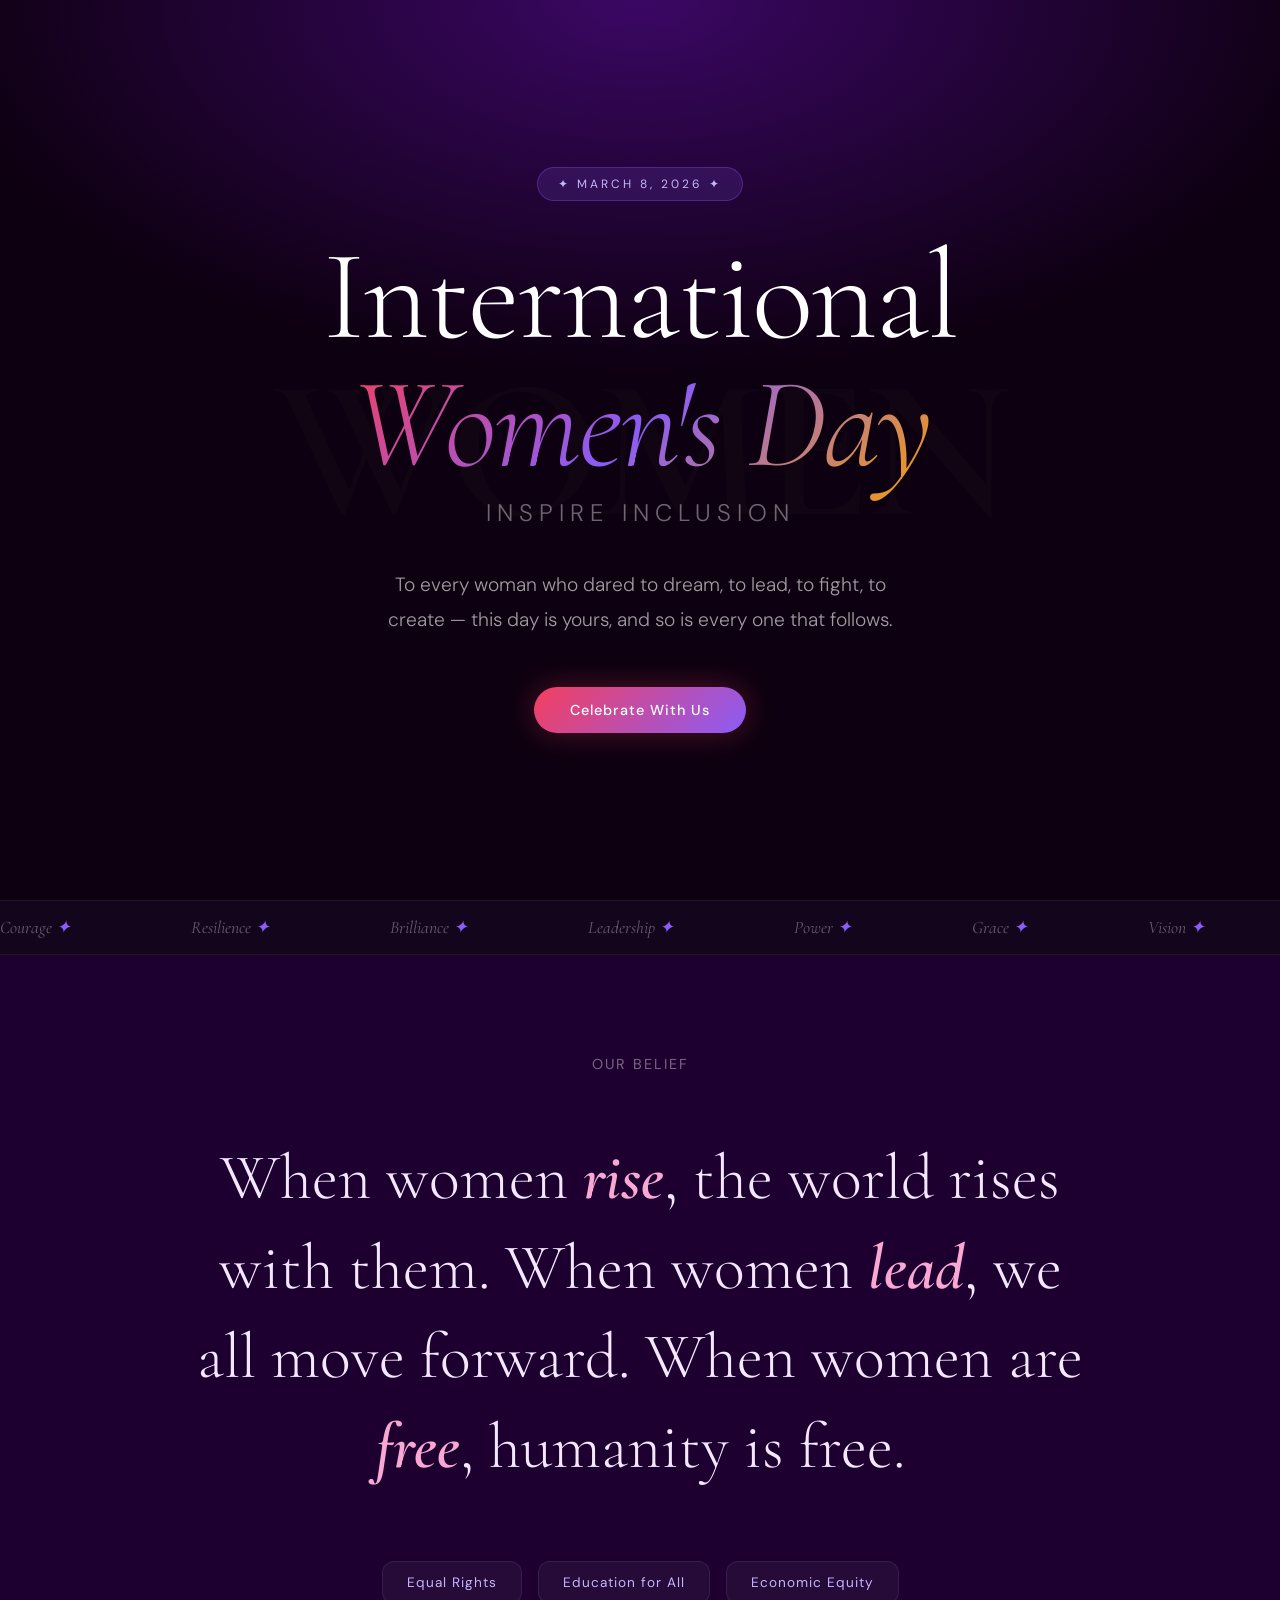
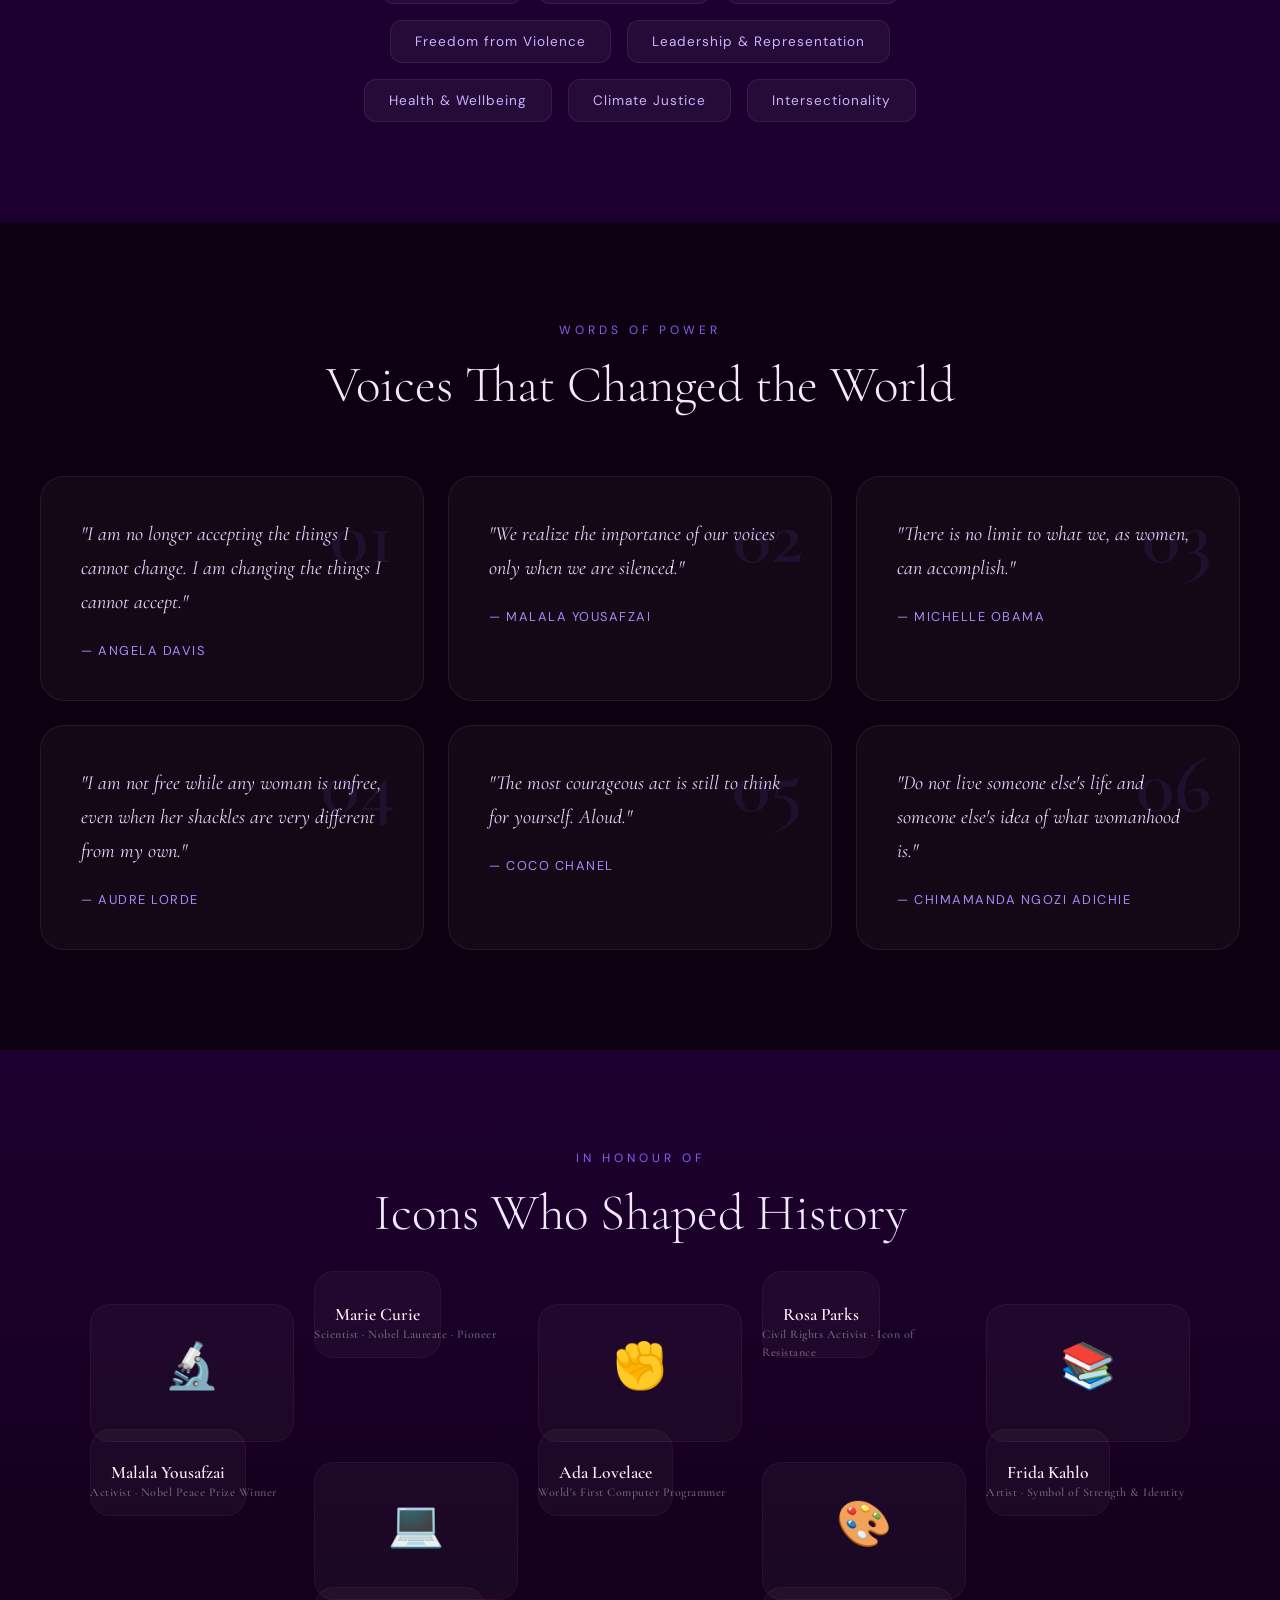
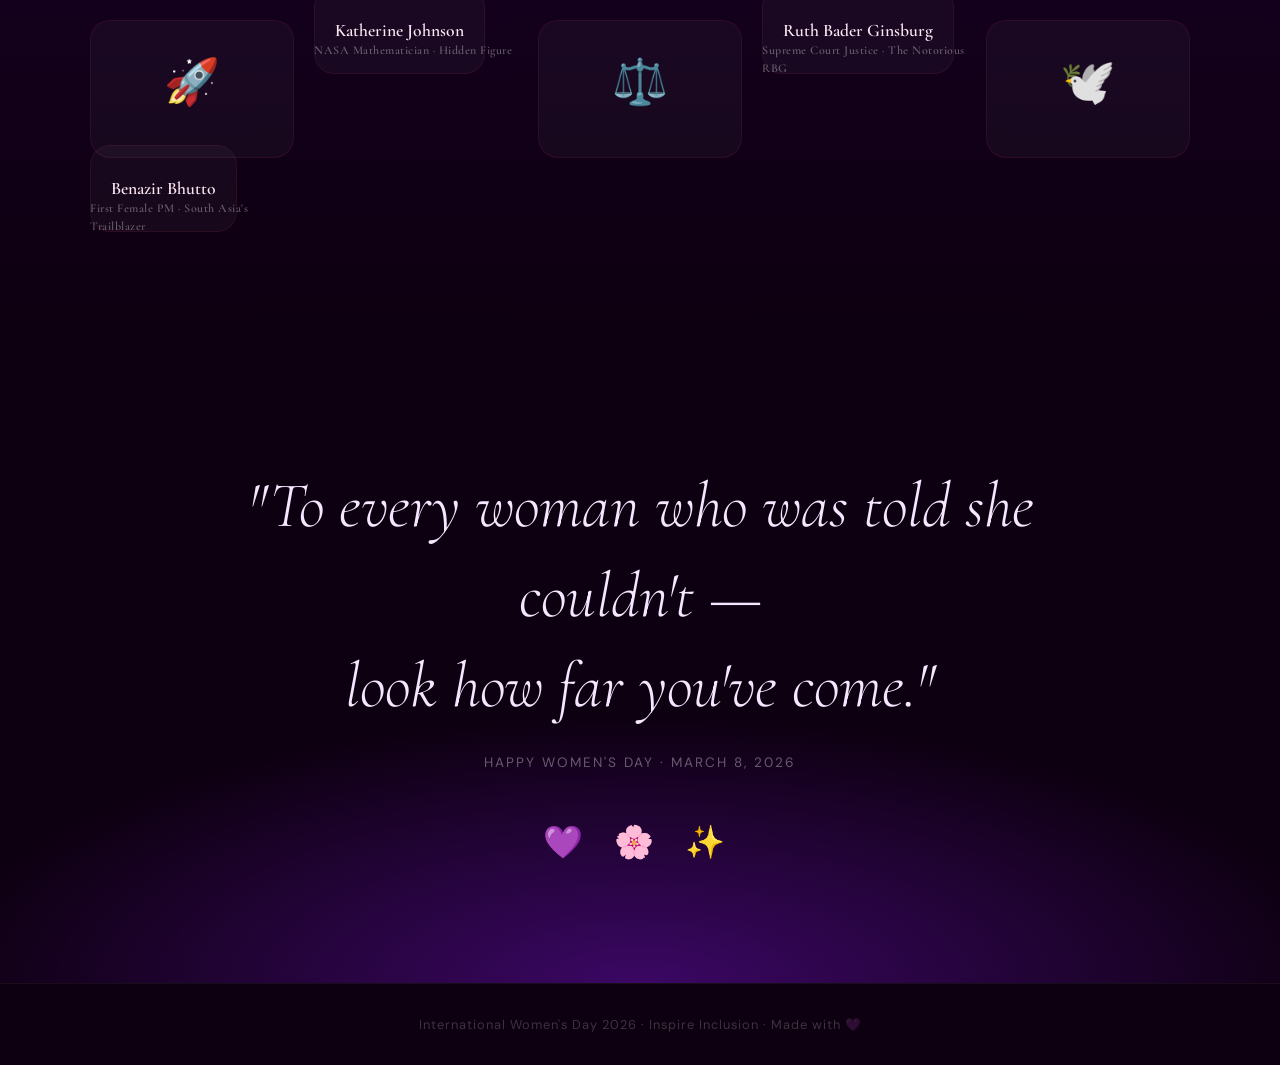
==== commit da028e0c: "feat: add individual pages for all 8 iconic women" ====
--- a/index.html
+++ b/index.html
@@ -508,44 +508,44 @@
     <p class="section-label">In Honour Of</p>
     <h2 class="section-heading">Icons Who Shaped History</h2>
     <div class="icons-grid">
-      <div class="icon-card">
+      <a href="marie-curie.html" class="icon-card" style="text-decoration:none;color:inherit;">
         <span class="icon-emoji">🔬</span>
-        <div class="icon-name">Marie Curie</div>
+        <div class="icon-name">Marie Curie</a>
         <div class="icon-role">Scientist · Nobel Laureate · Pioneer</div>
       </div>
-      <div class="icon-card">
+      <a href="rosa-parks.html" class="icon-card" style="text-decoration:none;color:inherit;">
         <span class="icon-emoji">✊</span>
-        <div class="icon-name">Rosa Parks</div>
+        <div class="icon-name">Rosa Parks</a>
         <div class="icon-role">Civil Rights Activist · Icon of Resistance</div>
       </div>
-      <div class="icon-card">
+      <a href="malala.html" class="icon-card" style="text-decoration:none;color:inherit;">
         <span class="icon-emoji">📚</span>
-        <div class="icon-name">Malala Yousafzai</div>
+        <div class="icon-name">Malala Yousafzai</a>
         <div class="icon-role">Activist · Nobel Peace Prize Winner</div>
       </div>
-      <div class="icon-card">
+      <a href="ada.html" class="icon-card" style="text-decoration:none;color:inherit;">
         <span class="icon-emoji">💻</span>
-        <div class="icon-name">Ada Lovelace</div>
+        <div class="icon-name">Ada Lovelace</a>
         <div class="icon-role">World's First Computer Programmer</div>
       </div>
-      <div class="icon-card">
+      <a href="frida.html" class="icon-card" style="text-decoration:none;color:inherit;">
         <span class="icon-emoji">🎨</span>
-        <div class="icon-name">Frida Kahlo</div>
+        <div class="icon-name">Frida Kahlo</a>
         <div class="icon-role">Artist · Symbol of Strength & Identity</div>
       </div>
-      <div class="icon-card">
+      <a href="katherine.html" class="icon-card" style="text-decoration:none;color:inherit;">
         <span class="icon-emoji">🚀</span>
-        <div class="icon-name">Katherine Johnson</div>
+        <div class="icon-name">Katherine Johnson</a>
         <div class="icon-role">NASA Mathematician · Hidden Figure</div>
       </div>
-      <div class="icon-card">
+      <a href="ruth.html" class="icon-card" style="text-decoration:none;color:inherit;">
         <span class="icon-emoji">⚖️</span>
-        <div class="icon-name">Ruth Bader Ginsburg</div>
+        <div class="icon-name">Ruth Bader Ginsburg</a>
         <div class="icon-role">Supreme Court Justice · The Notorious RBG</div>
       </div>
-      <div class="icon-card">
+      <a href="benazir.html" class="icon-card" style="text-decoration:none;color:inherit;">
         <span class="icon-emoji">🕊️</span>
-        <div class="icon-name">Benazir Bhutto</div>
+        <div class="icon-name">Benazir Bhutto</a>
         <div class="icon-role">First Female PM · South Asia's Trailblazer</div>
       </div>
     </div>
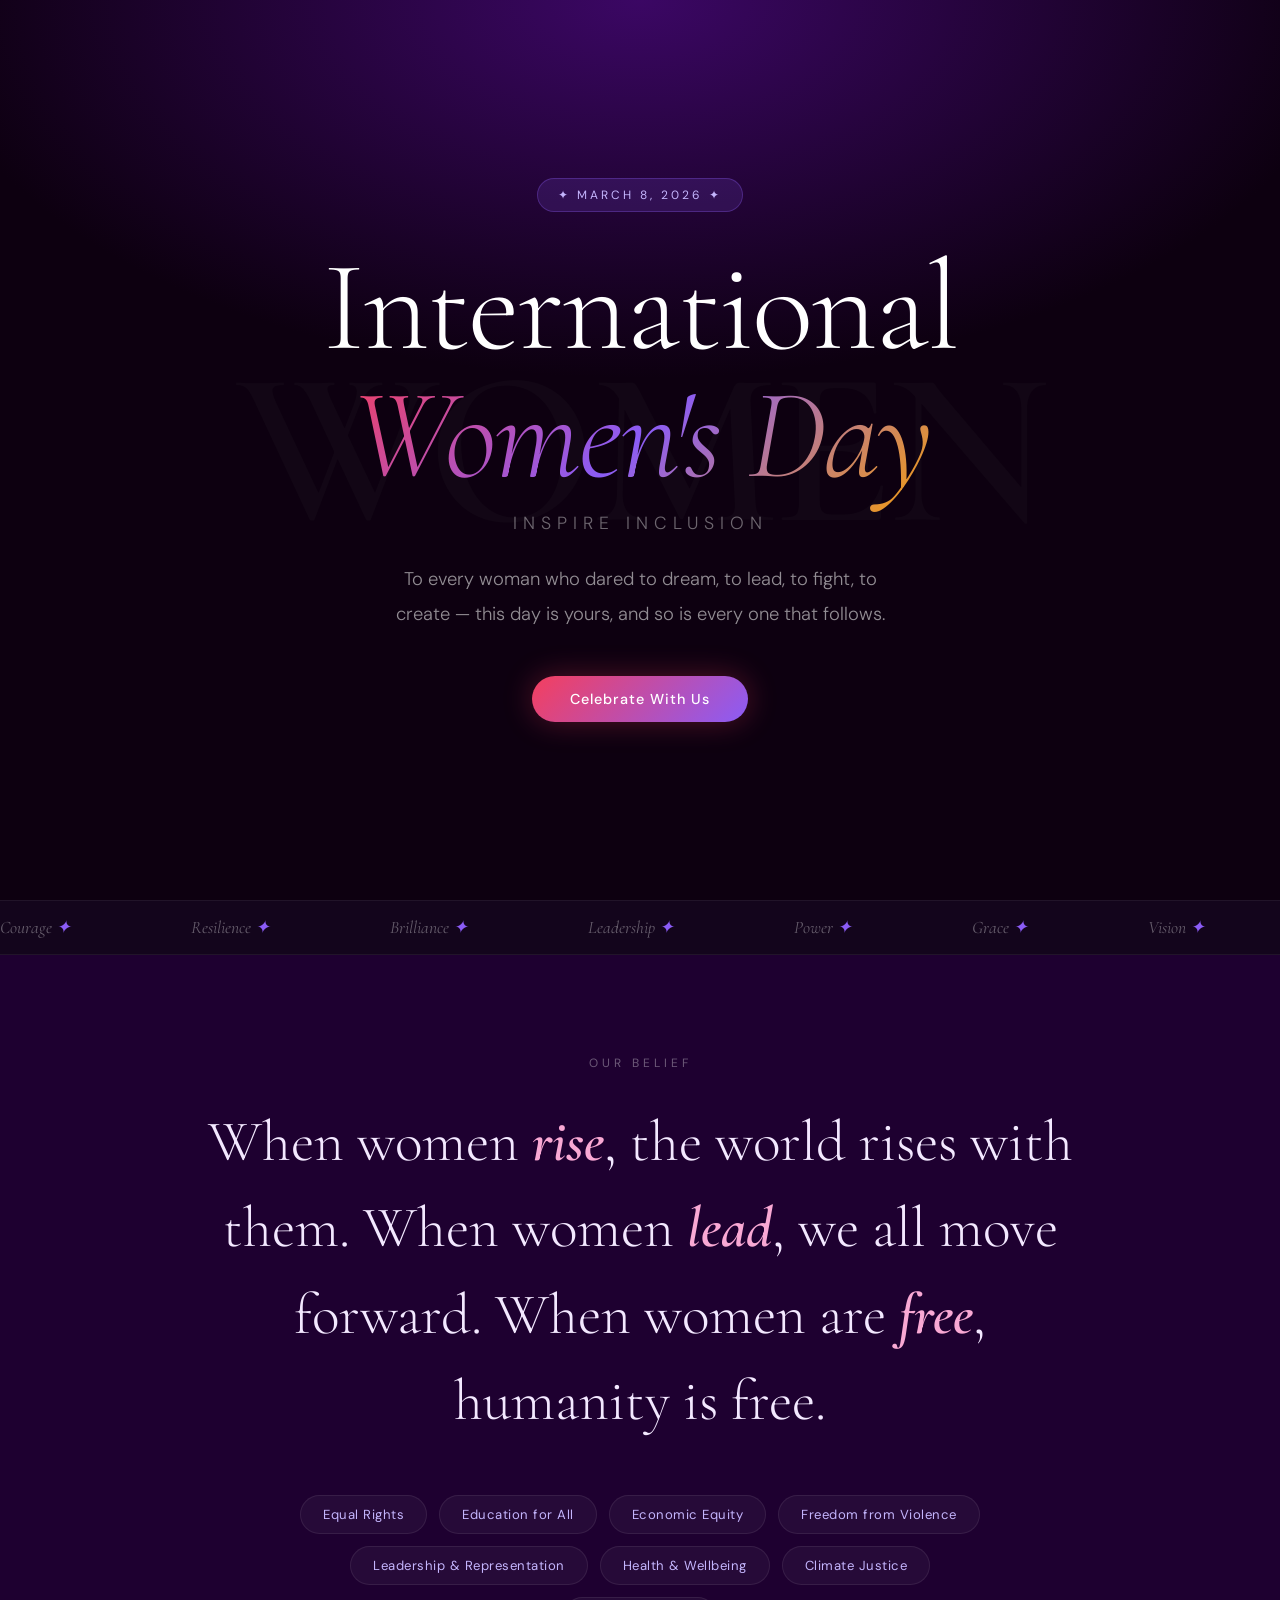
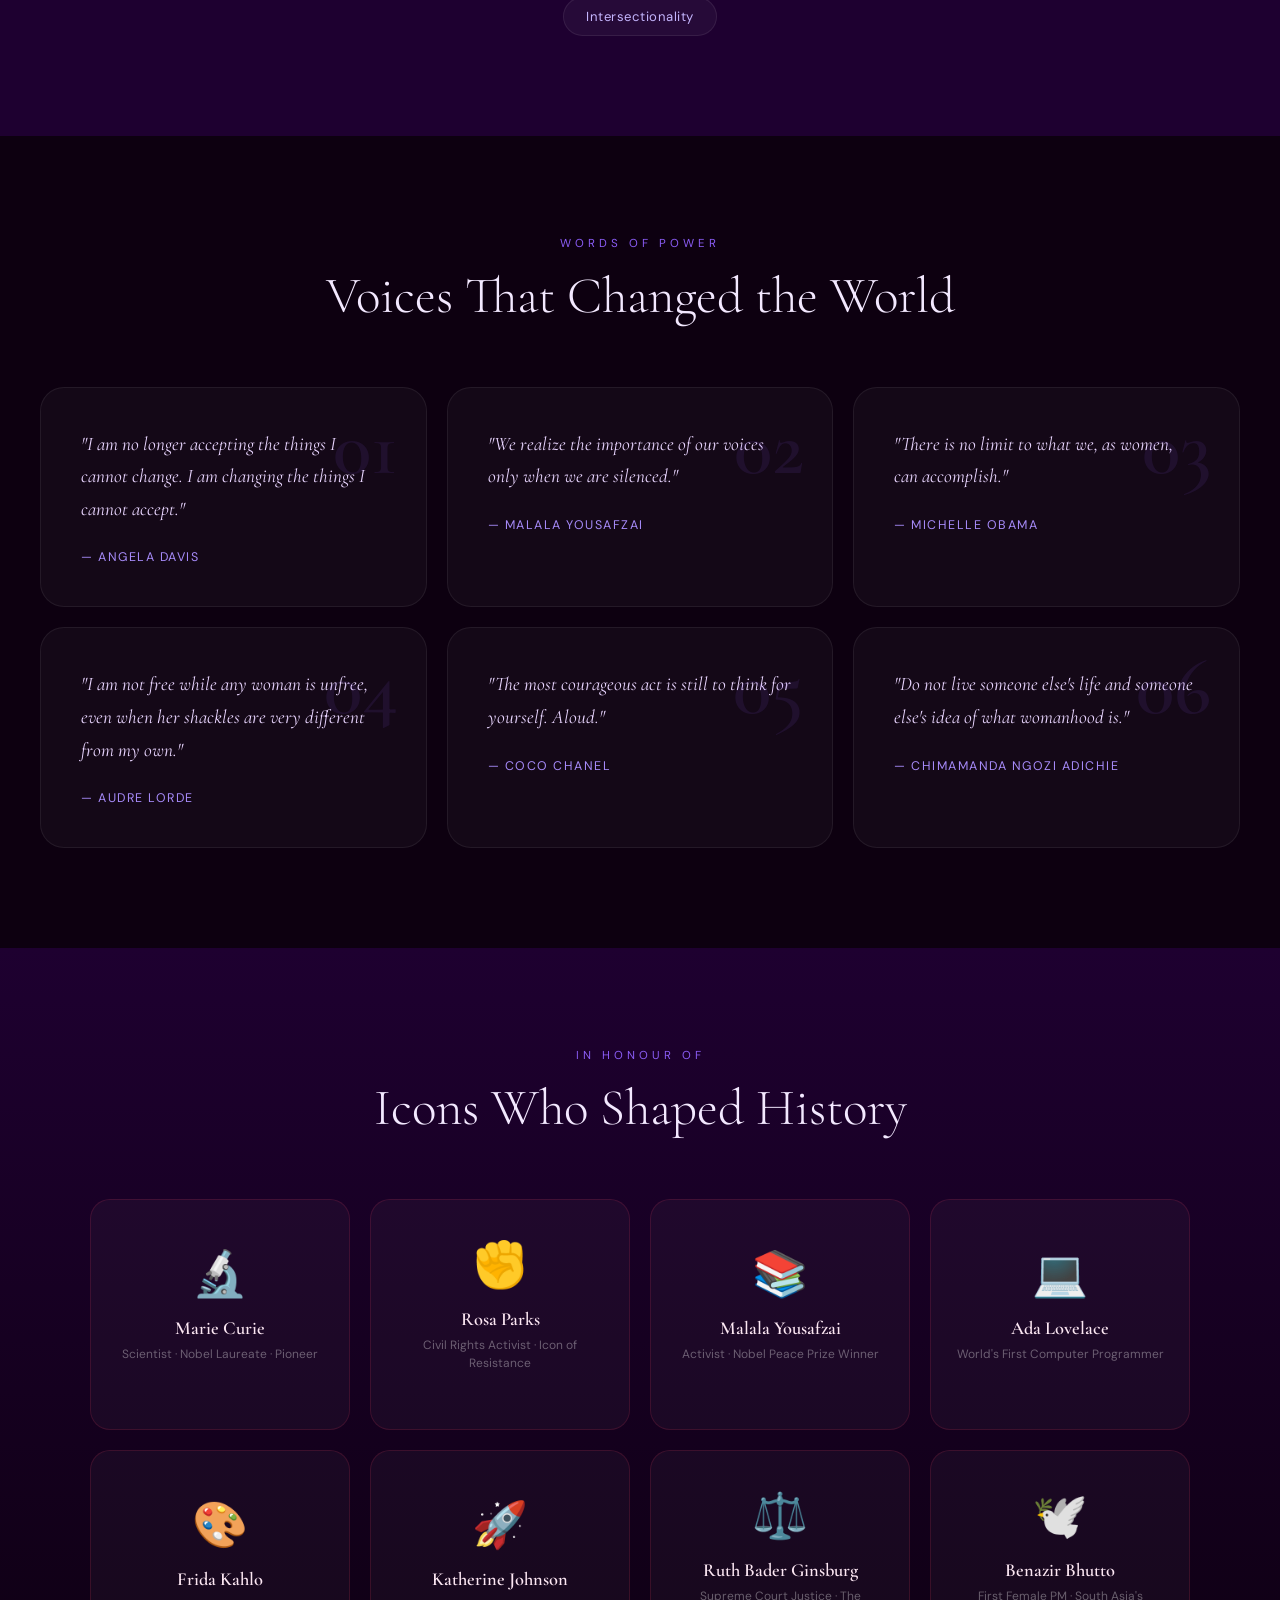
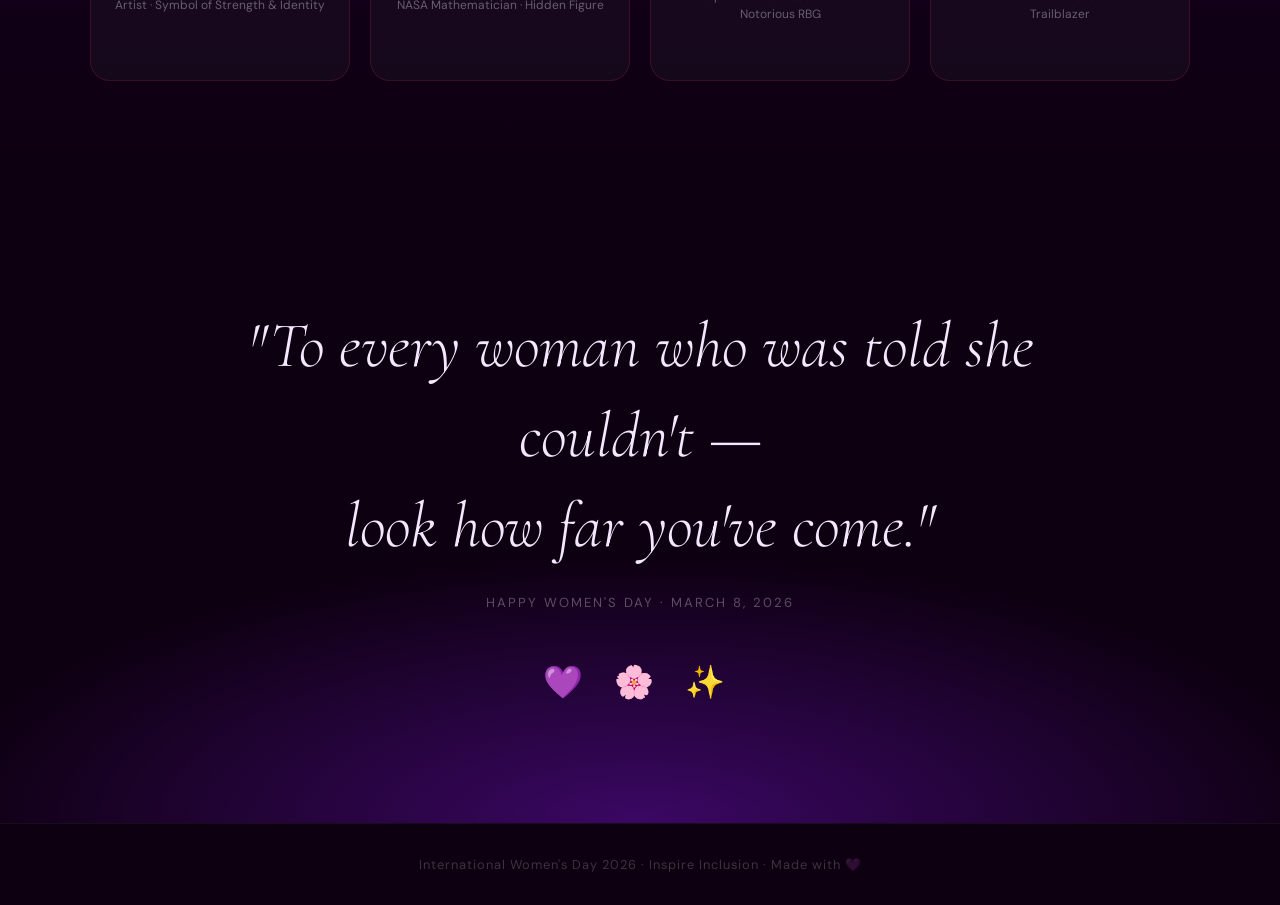
==== commit fd5d371b: "fix: clean UI, fixed icon cards layout and alignment" ====
--- a/index.html
+++ b/index.html
@@ -13,7 +13,6 @@
       --rose: #f43f5e;
       --violet: #8b5cf6;
       --gold: #f59e0b;
-      --cream: #fdf4f5;
       --dark: #0d0010;
       --mid: #1e0030;
     }
@@ -27,25 +26,26 @@
       overflow-x: hidden;
     }
 
-    /* ─── CURSOR GLOW ─── */
+    /* CURSOR GLOW */
     .cursor-glow {
       position: fixed;
-      width: 400px;
-      height: 400px;
+      width: 400px; height: 400px;
       border-radius: 50%;
       background: radial-gradient(circle, rgba(139,92,246,0.12) 0%, transparent 70%);
       pointer-events: none;
       transform: translate(-50%, -50%);
       z-index: 0;
-      transition: left 0.1s, top 0.1s;
-    }
-
-    /* ─── HERO ─── */
+      transition: left 0.08s, top 0.08s;
+    }
+
+    /* ── HERO ── */
     .hero {
       position: relative;
       min-height: 100vh;
-      display: grid;
-      place-items: center;
+      display: flex;
+      flex-direction: column;
+      align-items: center;
+      justify-content: center;
       text-align: center;
       padding: 40px 24px;
       overflow: hidden;
@@ -55,14 +55,13 @@
     .hero-bg-text {
       position: absolute;
       font-family: 'Cormorant Garamond', serif;
-      font-size: clamp(80px, 20vw, 200px);
+      font-size: clamp(80px, 20vw, 220px);
       font-weight: 600;
-      color: rgba(255,255,255,0.02);
+      color: rgba(255,255,255,0.025);
       letter-spacing: -5px;
       user-select: none;
       white-space: nowrap;
-      top: 50%;
-      left: 50%;
+      top: 50%; left: 50%;
       transform: translate(-50%, -50%);
     }
 
@@ -89,7 +88,7 @@
       font-weight: 300;
       line-height: 1;
       letter-spacing: -2px;
-      margin-bottom: 8px;
+      margin-bottom: 12px;
     }
 
     h1 em {
@@ -101,27 +100,27 @@
     }
 
     .hero-date {
-      font-size: clamp(1rem, 3vw, 1.5rem);
+      font-size: clamp(0.85rem, 2vw, 1.1rem);
       font-weight: 300;
       color: rgba(255,255,255,0.4);
       letter-spacing: 6px;
       text-transform: uppercase;
-      margin-bottom: 40px;
+      margin-bottom: 28px;
     }
 
     .hero-tagline {
-      font-size: clamp(1rem, 2vw, 1.2rem);
-      color: rgba(255,255,255,0.6);
+      font-size: clamp(0.95rem, 1.8vw, 1.15rem);
+      color: rgba(255,255,255,0.55);
       max-width: 520px;
-      margin: 0 auto 50px;
-      line-height: 1.8;
+      margin: 0 auto 44px;
+      line-height: 1.9;
       font-weight: 300;
     }
 
     .hero-cta {
       display: inline-block;
       background: linear-gradient(135deg, var(--rose), var(--violet));
-      padding: 14px 36px;
+      padding: 14px 38px;
       border-radius: 100px;
       font-size: 0.9rem;
       font-weight: 500;
@@ -134,10 +133,10 @@
 
     .hero-cta:hover {
       transform: translateY(-3px);
-      box-shadow: 0 10px 40px rgba(244,63,94,0.4);
-    }
-
-    /* ─── MARQUEE ─── */
+      box-shadow: 0 12px 40px rgba(244,63,94,0.45);
+    }
+
+    /* ── MARQUEE ── */
     .marquee-wrap {
       overflow: hidden;
       border-top: 1px solid rgba(255,255,255,0.06);
@@ -149,7 +148,7 @@
     .marquee-track {
       display: flex;
       gap: 60px;
-      animation: marquee 20s linear infinite;
+      animation: marquee 22s linear infinite;
       white-space: nowrap;
     }
 
@@ -168,7 +167,7 @@
       to { transform: translateX(-50%); }
     }
 
-    /* ─── MANIFESTO ─── */
+    /* ── MANIFESTO ── */
     .manifesto {
       padding: 100px 24px;
       background: var(--mid);
@@ -177,11 +176,11 @@
 
     .manifesto h2 {
       font-family: 'Cormorant Garamond', serif;
-      font-size: clamp(2rem, 5vw, 4rem);
+      font-size: clamp(1.8rem, 4.5vw, 3.8rem);
       font-weight: 300;
-      line-height: 1.4;
+      line-height: 1.5;
       max-width: 900px;
-      margin: 0 auto 20px;
+      margin: 0 auto 50px;
       color: #f3e8ff;
     }
 
@@ -192,18 +191,18 @@
     }
 
     .manifesto-sub {
-      color: rgba(255,255,255,0.4);
-      font-size: 0.9rem;
-      letter-spacing: 2px;
+      color: rgba(255,255,255,0.35);
+      font-size: 0.75rem;
+      letter-spacing: 4px;
       text-transform: uppercase;
-      margin-bottom: 60px;
+      margin-bottom: 28px;
     }
 
     .pillars {
       display: flex;
       justify-content: center;
       flex-wrap: wrap;
-      gap: 16px;
+      gap: 12px;
       max-width: 700px;
       margin: 0 auto;
     }
@@ -211,11 +210,11 @@
     .pillar {
       background: rgba(255,255,255,0.04);
       border: 1px solid rgba(255,255,255,0.08);
-      border-radius: 12px;
-      padding: 12px 24px;
-      font-size: 0.85rem;
+      border-radius: 100px;
+      padding: 10px 22px;
+      font-size: 0.82rem;
       color: #c4b5fd;
-      letter-spacing: 1px;
+      letter-spacing: 0.5px;
       transition: background 0.2s, border-color 0.2s;
     }
 
@@ -224,7 +223,7 @@
       border-color: rgba(139,92,246,0.4);
     }
 
-    /* ─── QUOTES ─── */
+    /* ── QUOTES ── */
     .quotes {
       padding: 100px 24px;
       background: var(--dark);
@@ -232,11 +231,11 @@
 
     .section-label {
       text-align: center;
-      font-size: 0.75rem;
+      font-size: 0.72rem;
       letter-spacing: 4px;
       text-transform: uppercase;
       color: var(--violet);
-      margin-bottom: 16px;
+      margin-bottom: 14px;
     }
 
     .section-heading {
@@ -251,7 +250,7 @@
     .quotes-grid {
       display: grid;
       grid-template-columns: repeat(auto-fit, minmax(300px, 1fr));
-      gap: 24px;
+      gap: 20px;
       max-width: 1200px;
       margin: 0 auto;
     }
@@ -286,13 +285,12 @@
       color: rgba(139,92,246,0.1);
       line-height: 1;
       position: absolute;
-      top: 20px;
-      right: 28px;
+      top: 20px; right: 28px;
     }
 
     .quote-text {
       font-family: 'Cormorant Garamond', serif;
-      font-size: 1.25rem;
+      font-size: 1.2rem;
       font-style: italic;
       color: #e9d5ff;
       line-height: 1.7;
@@ -300,13 +298,13 @@
     }
 
     .quote-author {
-      font-size: 0.8rem;
+      font-size: 0.78rem;
       color: #a78bfa;
       letter-spacing: 1.5px;
       text-transform: uppercase;
     }
 
-    /* ─── ICONS ─── */
+    /* ── ICONS ── */
     .icons-section {
       padding: 100px 24px;
       background: linear-gradient(180deg, var(--mid) 0%, var(--dark) 100%);
@@ -314,33 +312,45 @@
 
     .icons-grid {
       display: grid;
-      grid-template-columns: repeat(auto-fit, minmax(180px, 1fr));
+      grid-template-columns: repeat(auto-fill, minmax(220px, 1fr));
       gap: 20px;
       max-width: 1100px;
       margin: 0 auto;
     }
 
     .icon-card {
+      display: flex;
+      flex-direction: column;
+      align-items: center;
+      justify-content: center;
       background: rgba(255,255,255,0.03);
-      border: 1px solid rgba(244,63,94,0.1);
+      border: 1px solid rgba(244,63,94,0.15);
       border-radius: 20px;
-      padding: 32px 20px;
+      padding: 36px 20px 28px;
       text-align: center;
-      transition: transform 0.3s, border-color 0.3s, background 0.3s;
-      cursor: default;
+      text-decoration: none;
+      color: inherit;
+      cursor: pointer;
+      transition: transform 0.3s, border-color 0.3s, background 0.3s, box-shadow 0.3s;
+      min-height: 190px;
     }
 
     .icon-card:hover {
-      transform: translateY(-6px);
-      border-color: rgba(244,63,94,0.4);
-      background: rgba(244,63,94,0.05);
-    }
-
-    .icon-emoji { font-size: 2.8rem; display: block; margin-bottom: 14px; }
+      transform: translateY(-8px);
+      border-color: rgba(244,63,94,0.5);
+      background: rgba(244,63,94,0.06);
+      box-shadow: 0 20px 40px rgba(244,63,94,0.12);
+    }
+
+    .icon-emoji {
+      font-size: 2.8rem;
+      display: block;
+      margin-bottom: 14px;
+    }
 
     .icon-name {
       font-family: 'Cormorant Garamond', serif;
-      font-size: 1.1rem;
+      font-size: 1.15rem;
       font-weight: 600;
       color: #fce7f3;
       margin-bottom: 6px;
@@ -349,17 +359,25 @@
     .icon-role {
       font-size: 0.75rem;
       color: rgba(255,255,255,0.35);
-      letter-spacing: 0.5px;
       line-height: 1.5;
     }
 
-    /* ─── FINALE ─── */
+    .icon-hint {
+      font-size: 0.72rem;
+      color: rgba(244,63,94,0.6);
+      letter-spacing: 1px;
+      margin-top: 14px;
+      opacity: 0;
+      transition: opacity 0.3s;
+    }
+
+    .icon-card:hover .icon-hint { opacity: 1; }
+
+    /* ── FINALE ── */
     .finale {
       padding: 120px 24px;
       text-align: center;
       background: radial-gradient(ellipse 80% 60% at 50% 100%, #3b0764 0%, var(--dark) 70%);
-      position: relative;
-      overflow: hidden;
     }
 
     .finale-quote {
@@ -374,8 +392,8 @@
     }
 
     .finale-attr {
-      font-size: 0.85rem;
-      color: rgba(255,255,255,0.35);
+      font-size: 0.82rem;
+      color: rgba(255,255,255,0.3);
       letter-spacing: 2px;
       text-transform: uppercase;
       margin-bottom: 50px;
@@ -392,7 +410,7 @@
       50% { transform: scale(1.08); }
     }
 
-    /* ─── FOOTER ─── */
+    /* ── FOOTER ── */
     footer {
       padding: 32px 24px;
       text-align: center;
@@ -400,6 +418,12 @@
       color: rgba(255,255,255,0.2);
       font-size: 0.8rem;
       letter-spacing: 1px;
+    }
+
+    /* ── RESPONSIVE ── */
+    @media (max-width: 600px) {
+      .icons-grid { grid-template-columns: repeat(2, 1fr); }
+      .quotes-grid { grid-template-columns: 1fr; }
     }
   </style>
 </head>
@@ -452,7 +476,6 @@
       When women <strong>lead</strong>, we all move forward.
       When women are <strong>free</strong>, humanity is free.
     </h2>
-    <div style="height:50px"></div>
     <div class="pillars">
       <div class="pillar">Equal Rights</div>
       <div class="pillar">Education for All</div>
@@ -508,46 +531,54 @@
     <p class="section-label">In Honour Of</p>
     <h2 class="section-heading">Icons Who Shaped History</h2>
     <div class="icons-grid">
-      <a href="marie-curie.html" class="icon-card" style="text-decoration:none;color:inherit;">
+      <a href="marie-curie.html" class="icon-card">
         <span class="icon-emoji">🔬</span>
-        <div class="icon-name">Marie Curie</a>
+        <div class="icon-name">Marie Curie</div>
         <div class="icon-role">Scientist · Nobel Laureate · Pioneer</div>
-      </div>
-      <a href="rosa-parks.html" class="icon-card" style="text-decoration:none;color:inherit;">
+        <div class="icon-hint">Tap to learn more →</div>
+      </a>
+      <a href="rosa-parks.html" class="icon-card">
         <span class="icon-emoji">✊</span>
-        <div class="icon-name">Rosa Parks</a>
+        <div class="icon-name">Rosa Parks</div>
         <div class="icon-role">Civil Rights Activist · Icon of Resistance</div>
-      </div>
-      <a href="malala.html" class="icon-card" style="text-decoration:none;color:inherit;">
+        <div class="icon-hint">Tap to learn more →</div>
+      </a>
+      <a href="malala.html" class="icon-card">
         <span class="icon-emoji">📚</span>
-        <div class="icon-name">Malala Yousafzai</a>
+        <div class="icon-name">Malala Yousafzai</div>
         <div class="icon-role">Activist · Nobel Peace Prize Winner</div>
-      </div>
-      <a href="ada.html" class="icon-card" style="text-decoration:none;color:inherit;">
+        <div class="icon-hint">Tap to learn more →</div>
+      </a>
+      <a href="ada.html" class="icon-card">
         <span class="icon-emoji">💻</span>
-        <div class="icon-name">Ada Lovelace</a>
+        <div class="icon-name">Ada Lovelace</div>
         <div class="icon-role">World's First Computer Programmer</div>
-      </div>
-      <a href="frida.html" class="icon-card" style="text-decoration:none;color:inherit;">
+        <div class="icon-hint">Tap to learn more →</div>
+      </a>
+      <a href="frida.html" class="icon-card">
         <span class="icon-emoji">🎨</span>
-        <div class="icon-name">Frida Kahlo</a>
+        <div class="icon-name">Frida Kahlo</div>
         <div class="icon-role">Artist · Symbol of Strength & Identity</div>
-      </div>
-      <a href="katherine.html" class="icon-card" style="text-decoration:none;color:inherit;">
+        <div class="icon-hint">Tap to learn more →</div>
+      </a>
+      <a href="katherine.html" class="icon-card">
         <span class="icon-emoji">🚀</span>
-        <div class="icon-name">Katherine Johnson</a>
+        <div class="icon-name">Katherine Johnson</div>
         <div class="icon-role">NASA Mathematician · Hidden Figure</div>
-      </div>
-      <a href="ruth.html" class="icon-card" style="text-decoration:none;color:inherit;">
+        <div class="icon-hint">Tap to learn more →</div>
+      </a>
+      <a href="ruth.html" class="icon-card">
         <span class="icon-emoji">⚖️</span>
-        <div class="icon-name">Ruth Bader Ginsburg</a>
+        <div class="icon-name">Ruth Bader Ginsburg</div>
         <div class="icon-role">Supreme Court Justice · The Notorious RBG</div>
-      </div>
-      <a href="benazir.html" class="icon-card" style="text-decoration:none;color:inherit;">
+        <div class="icon-hint">Tap to learn more →</div>
+      </a>
+      <a href="benazir.html" class="icon-card">
         <span class="icon-emoji">🕊️</span>
-        <div class="icon-name">Benazir Bhutto</a>
+        <div class="icon-name">Benazir Bhutto</div>
         <div class="icon-role">First Female PM · South Asia's Trailblazer</div>
-      </div>
+        <div class="icon-hint">Tap to learn more →</div>
+      </a>
     </div>
   </section>
 
@@ -567,7 +598,6 @@
   </footer>
 
   <script>
-    // Cursor glow
     const glow = document.getElementById('glow');
     document.addEventListener('mousemove', e => {
       glow.style.left = e.clientX + 'px';
